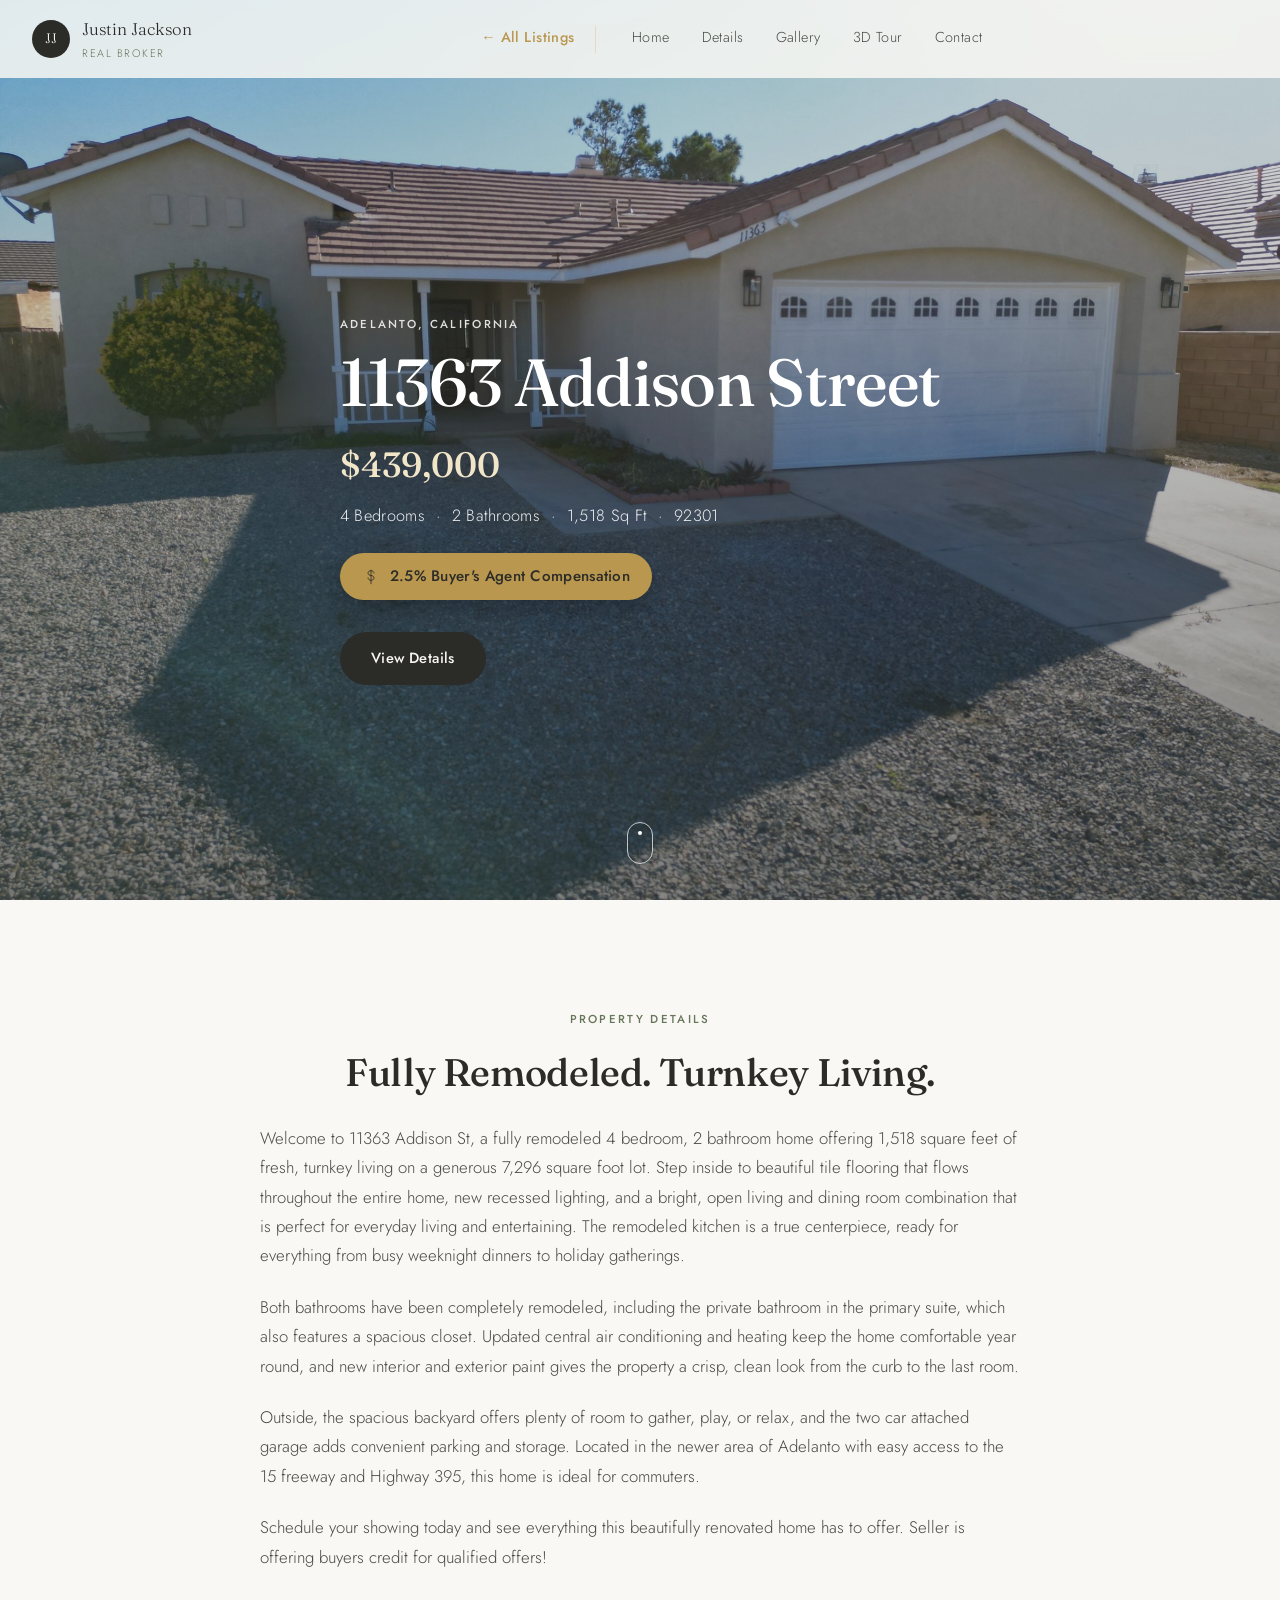
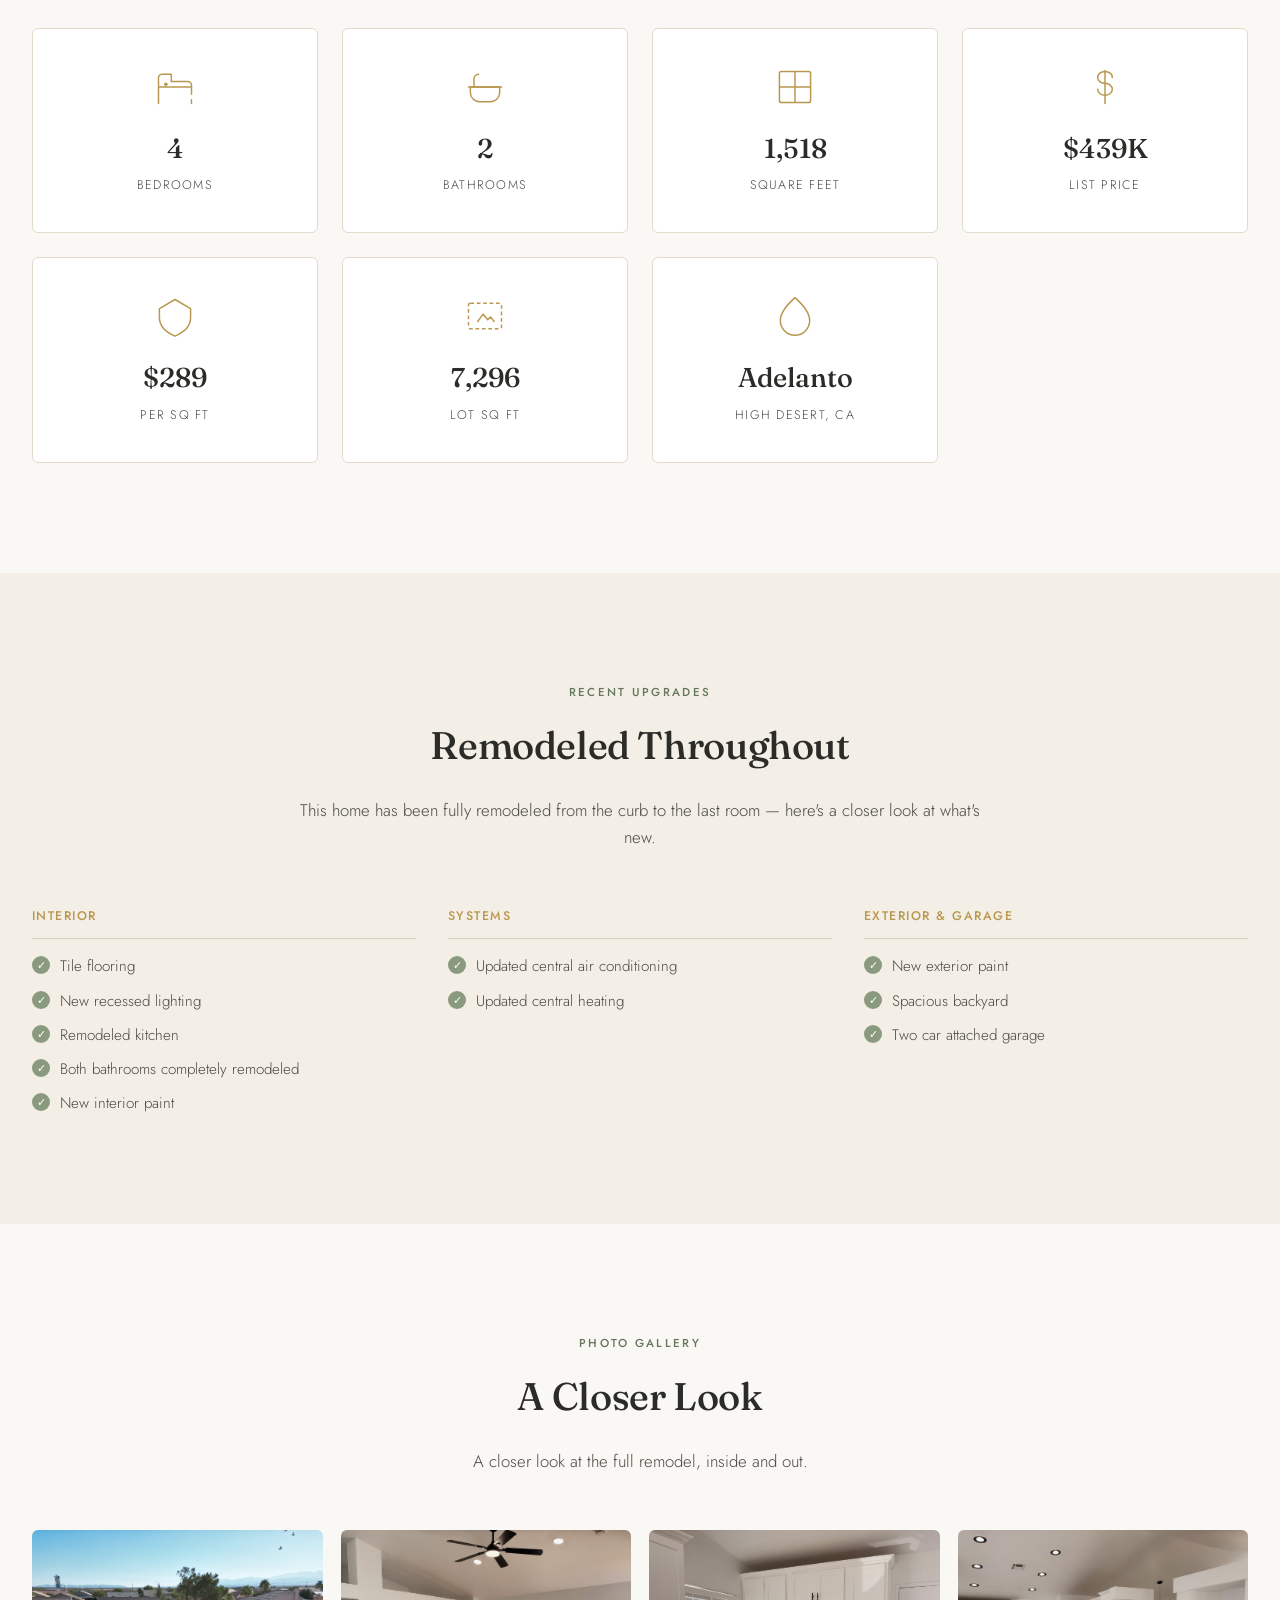
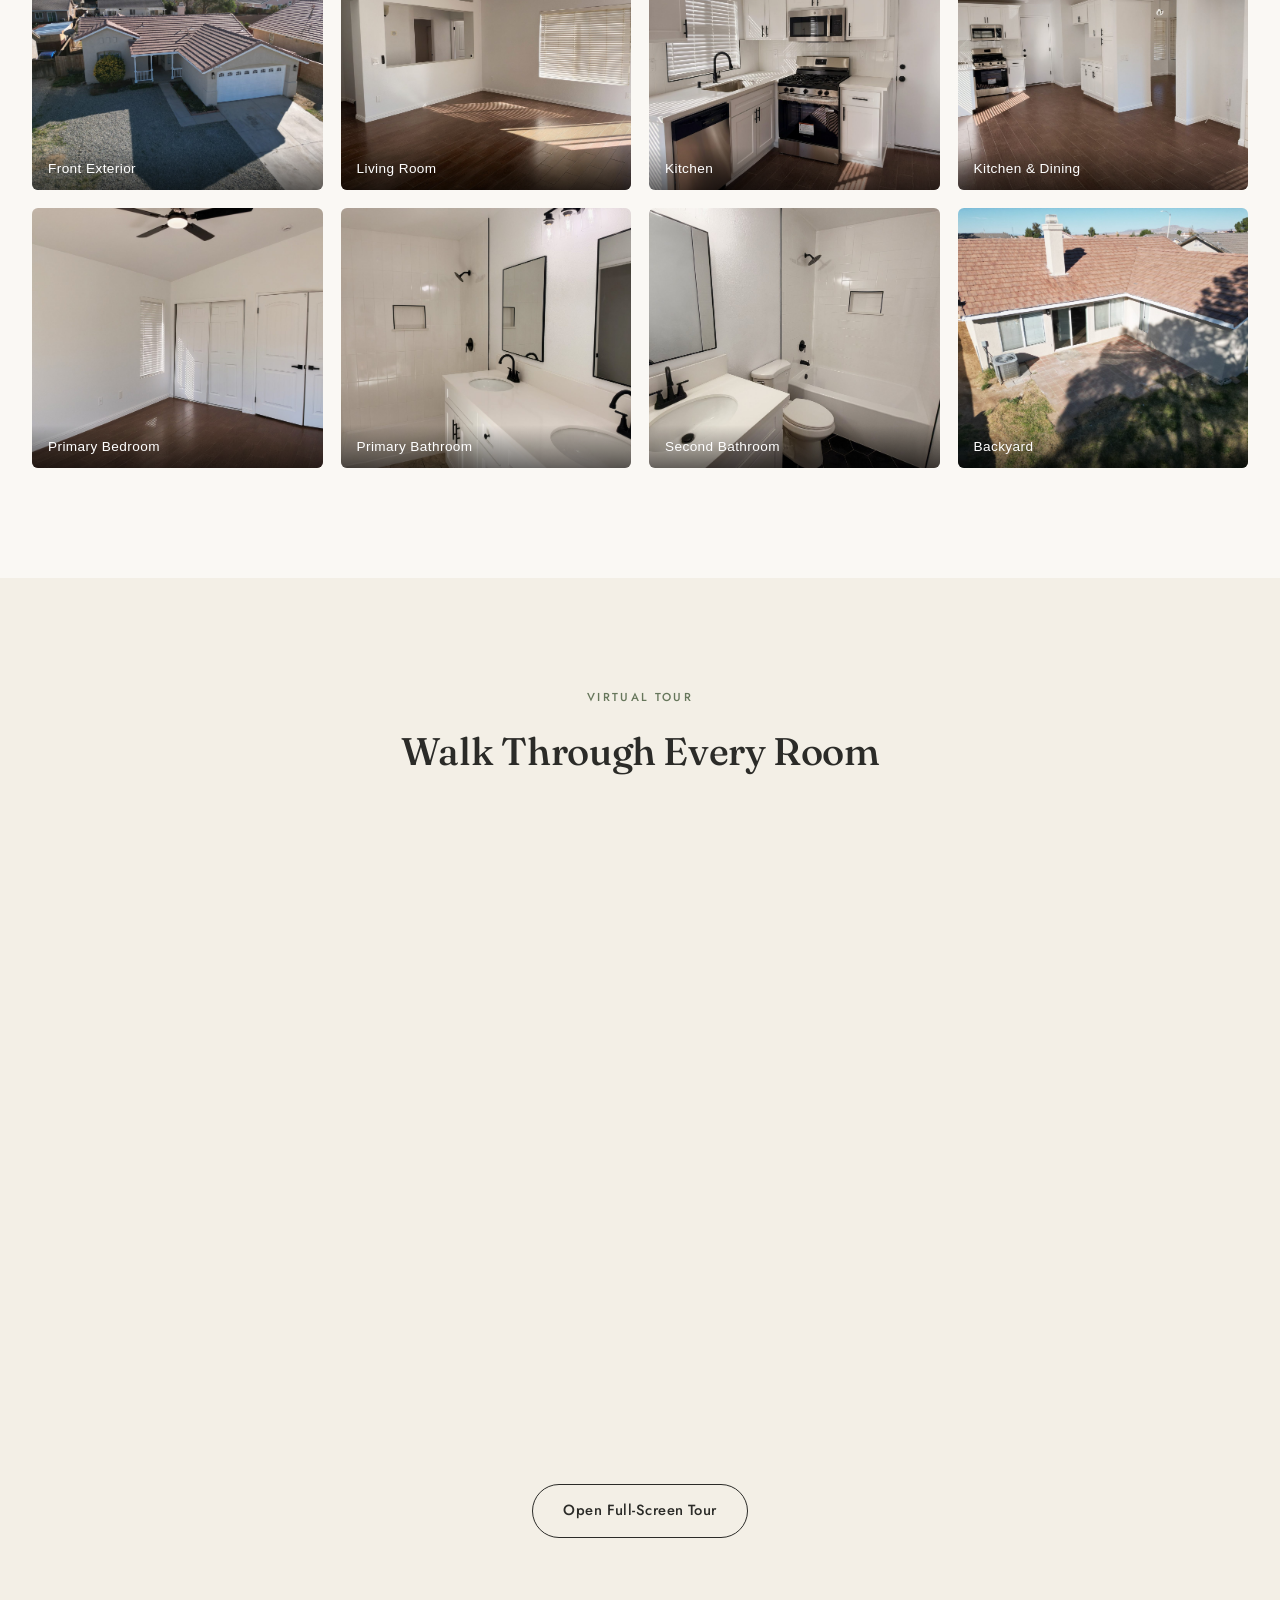
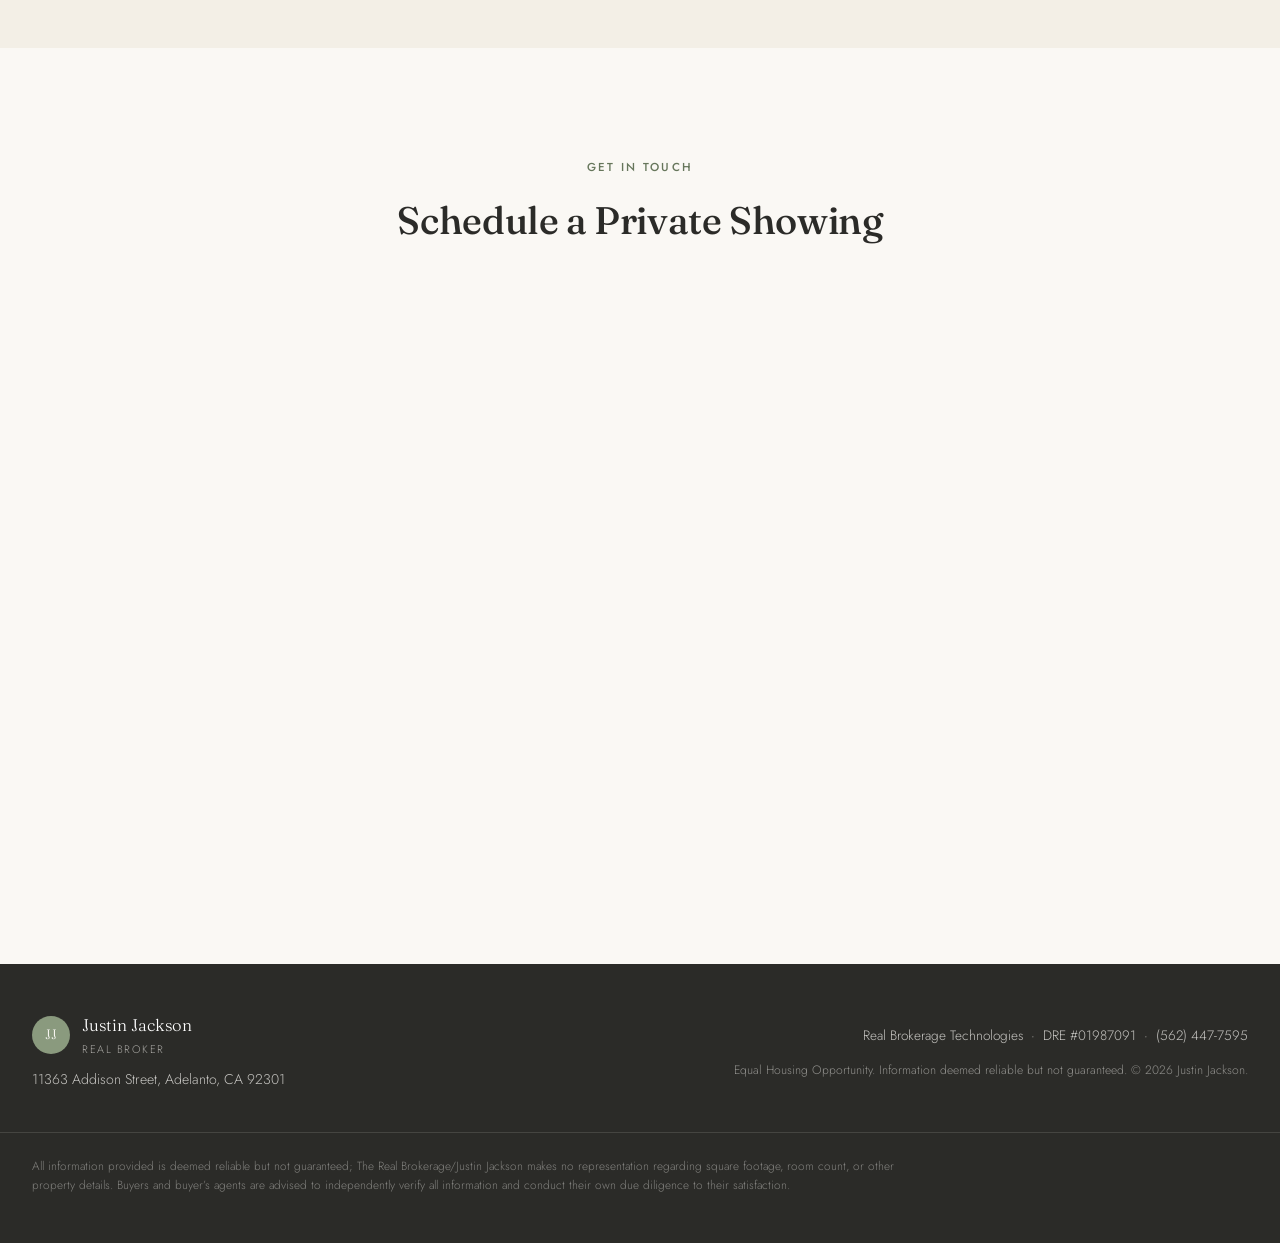
==== listings/11363-addison-st/index.html @ 75447f6a "Add listing: 11363 Addison St, Adelanto (replaces Adelanto Coming Soon) Co-Authored-By: Claude Opus " ====
<!DOCTYPE html>
<html lang="en">
<head>
<meta charset="UTF-8">
<meta name="viewport" content="width=device-width, initial-scale=1.0">
<title>11363 Addison Street, Adelanto, CA | Justin Jackson, Real Broker</title>
<meta name="description" content="Fully remodeled 4 bed, 2 bath home — 1,518 sq ft on a 7,296 sq ft lot at 11363 Addison Street, Adelanto, CA 92301. Offered at $439,000. Contact Justin Jackson to schedule a private showing.">
<link rel="preconnect" href="https://fonts.googleapis.com">
<link rel="preconnect" href="https://fonts.gstatic.com" crossorigin>
<link href="https://fonts.googleapis.com/css2?family=Fraunces:ital,opsz,wght@0,9..144,300;0,9..144,400;0,9..144,500;0,9..144,600;1,9..144,400&family=Jost:wght@300;400;500;600&display=swap" rel="stylesheet">
<link rel="stylesheet" href="../../css/styles.css">
</head>
<body>

<header class="site-header" id="site-header">
  <div class="container header-inner">
    <a href="#top" class="brand">
      <span class="brand-mark">JJ</span>
      <span class="brand-text">Justin Jackson <em>Real Broker</em></span>
    </a>
    <nav class="main-nav" id="main-nav">
      <a href="../../index.html" class="all-listings-link">&larr; All Listings</a>
      <a href="#top">Home</a>
      <a href="#features">Details</a>
      <a href="#gallery">Gallery</a>
      <a href="#tour">3D Tour</a>
      <a href="#contact">Contact</a>
    </nav>
    <a href="#contact" class="btn btn-primary btn-nav">Schedule a Showing</a>
    <button class="nav-toggle" id="nav-toggle" aria-label="Toggle navigation" aria-expanded="false">
      <span></span><span></span><span></span>
    </button>
  </div>
</header>

<main>

  <section class="hero" id="top">
    <div class="hero-media" aria-hidden="true">
      <img src="images/hero-exterior.jpg" alt="" class="hero-photo">
    </div>
    <div class="hero-overlay"></div>
    <div class="container hero-content reveal">
      <p class="eyebrow">Adelanto, California</p>
      <h1>11363 Addison Street</h1>
      <p class="hero-price">$439,000</p>
      <p class="hero-meta">4 Bedrooms &nbsp;·&nbsp; 2 Bathrooms &nbsp;·&nbsp; 1,518 Sq&nbsp;Ft &nbsp;·&nbsp; 92301</p>
      <p class="hero-comp-badge">
        <svg viewBox="0 0 48 48" fill="none" aria-hidden="true"><path d="M24 6v36M32 13.5c0-3.6-3.6-6.5-8-6.5s-8 2.9-8 6.5S19.6 20 24 20s8 2.9 8 6.5-3.6 6.5-8 6.5-8-2.9-8-6.5" stroke="currentColor" stroke-width="2.2" stroke-linecap="round"/></svg>
        2.5% Buyer's Agent Compensation
      </p>
      <div class="hero-actions">
        <a href="#features" class="btn btn-primary">View Details</a>
      </div>
    </div>
    <a href="#features" class="scroll-cue" aria-label="Scroll to details">
      <span></span>
    </a>
  </section>

  <section class="section" id="features">
    <div class="container">
      <p class="eyebrow center">Property Details</p>
      <h2 class="section-title center">Fully Remodeled. Turnkey Living.</h2>

      <div class="property-description reveal">
        <p>
          Welcome to 11363 Addison St, a fully remodeled 4 bedroom, 2 bathroom home offering
          1,518 square feet of fresh, turnkey living on a generous 7,296 square foot lot. Step
          inside to beautiful tile flooring that flows throughout the entire home, new recessed
          lighting, and a bright, open living and dining room combination that is perfect for
          everyday living and entertaining. The remodeled kitchen is a true centerpiece, ready
          for everything from busy weeknight dinners to holiday gatherings.
        </p>
        <p>
          Both bathrooms have been completely remodeled, including the private bathroom in the
          primary suite, which also features a spacious closet. Updated central air conditioning
          and heating keep the home comfortable year round, and new interior and exterior paint
          gives the property a crisp, clean look from the curb to the last room.
        </p>
        <p>
          Outside, the spacious backyard offers plenty of room to gather, play, or relax, and
          the two car attached garage adds convenient parking and storage. Located in the newer
          area of Adelanto with easy access to the 15 freeway and Highway 395, this home is
          ideal for commuters.
        </p>
        <p>
          Schedule your showing today and see everything this beautifully renovated home has to
          offer. Seller is offering buyers credit for qualified offers!
        </p>
      </div>

      <div class="stat-grid reveal">
        <div class="stat-card">
          <div class="stat-icon" aria-hidden="true">
            <svg viewBox="0 0 48 48" fill="none"><path d="M6 24V38M6 24h36M6 24V14a4 4 0 014-4h10v8" stroke="currentColor" stroke-width="1.6" stroke-linecap="round" stroke-linejoin="round"/><path d="M20 18h18a4 4 0 014 4v10M6 38v4M42 38v4" stroke="currentColor" stroke-width="1.6" stroke-linecap="round" stroke-linejoin="round"/><circle cx="14" cy="21" r="2" fill="currentColor"/></svg>
          </div>
          <div class="stat-value">4</div>
          <div class="stat-label">Bedrooms</div>
        </div>
        <div class="stat-card">
          <div class="stat-icon" aria-hidden="true">
            <svg viewBox="0 0 48 48" fill="none"><path d="M8 24h32v6a10 10 0 01-10 10H18A10 10 0 018 30v-6z" stroke="currentColor" stroke-width="1.6" stroke-linejoin="round"/><path d="M12 24v-9a5 5 0 015-5" stroke="currentColor" stroke-width="1.6" stroke-linecap="round"/><path d="M6 24h36" stroke="currentColor" stroke-width="1.6" stroke-linecap="round"/></svg>
          </div>
          <div class="stat-value">2</div>
          <div class="stat-label">Bathrooms</div>
        </div>
        <div class="stat-card">
          <div class="stat-icon" aria-hidden="true">
            <svg viewBox="0 0 48 48" fill="none"><rect x="7" y="7" width="34" height="34" rx="2" stroke="currentColor" stroke-width="1.6"/><path d="M7 24h34M24 7v34" stroke="currentColor" stroke-width="1.6"/></svg>
          </div>
          <div class="stat-value">1,518</div>
          <div class="stat-label">Square Feet</div>
        </div>
        <div class="stat-card">
          <div class="stat-icon" aria-hidden="true">
            <svg viewBox="0 0 48 48" fill="none"><path d="M24 6v36M32 13.5c0-3.6-3.6-6.5-8-6.5s-8 2.9-8 6.5S19.6 20 24 20s8 2.9 8 6.5-3.6 6.5-8 6.5-8-2.9-8-6.5" stroke="currentColor" stroke-width="1.6" stroke-linecap="round"/></svg>
          </div>
          <div class="stat-value">$439K</div>
          <div class="stat-label">List Price</div>
        </div>
        <div class="stat-card">
          <div class="stat-icon" aria-hidden="true">
            <svg viewBox="0 0 48 48" fill="none"><path d="M24 6l17 10v10c0 10-7.2 15.8-17 20-9.8-4.2-17-10-17-20V16z" stroke="currentColor" stroke-width="1.6" stroke-linejoin="round"/></svg>
          </div>
          <div class="stat-value">$289</div>
          <div class="stat-label">Per Sq Ft</div>
        </div>
        <div class="stat-card">
          <div class="stat-icon" aria-hidden="true">
            <svg viewBox="0 0 48 48" fill="none"><rect x="6" y="10" width="36" height="28" rx="2" stroke="currentColor" stroke-width="1.6" stroke-dasharray="4 3"/><path d="M16 30l6-8 5 6 3-3 4 5" stroke="currentColor" stroke-width="1.6" stroke-linecap="round" stroke-linejoin="round"/></svg>
          </div>
          <div class="stat-value">7,296</div>
          <div class="stat-label">Lot Sq Ft</div>
        </div>
        <div class="stat-card">
          <div class="stat-icon" aria-hidden="true">
            <svg viewBox="0 0 48 48" fill="none"><path d="M24 4C15 12 8 20.5 8 29a16 16 0 0032 0c0-8.5-7-17-16-25z" stroke="currentColor" stroke-width="1.6" stroke-linejoin="round"/></svg>
          </div>
          <div class="stat-value">Adelanto</div>
          <div class="stat-label">High Desert, CA</div>
        </div>
      </div>
    </div>
  </section>

  <section class="section section-alt" id="upgrades">
    <div class="container">
      <p class="eyebrow center">Recent Upgrades</p>
      <h2 class="section-title center">Remodeled Throughout</h2>
      <p class="section-lede reveal">
        This home has been fully remodeled from the curb to the last room — here's a closer look
        at what's new.
      </p>

      <div class="upgrades-grid reveal">
        <div class="upgrade-category">
          <h3>Interior</h3>
          <ul class="upgrade-list">
            <li>Tile flooring</li>
            <li>New recessed lighting</li>
            <li>Remodeled kitchen</li>
            <li>Both bathrooms completely remodeled</li>
            <li>New interior paint</li>
          </ul>
        </div>
        <div class="upgrade-category">
          <h3>Systems</h3>
          <ul class="upgrade-list">
            <li>Updated central air conditioning</li>
            <li>Updated central heating</li>
          </ul>
        </div>
        <div class="upgrade-category">
          <h3>Exterior &amp; Garage</h3>
          <ul class="upgrade-list">
            <li>New exterior paint</li>
            <li>Spacious backyard</li>
            <li>Two car attached garage</li>
          </ul>
        </div>
      </div>
    </div>
  </section>

  <section class="section" id="gallery">
    <div class="container">
      <p class="eyebrow center">Photo Gallery</p>
      <h2 class="section-title center">A Closer Look</h2>
      <p class="section-lede reveal">
        A closer look at the full remodel, inside and out.
      </p>

      <div class="gallery-grid reveal">
        <button class="gallery-item" data-caption="Front Exterior" data-src="images/front-exterior.jpg">
          <img src="images/front-exterior.jpg" alt="Aerial view of 11363 Addison Street" loading="lazy">
          <span class="gallery-caption">Front Exterior</span>
        </button>
        <button class="gallery-item" data-caption="Living Room" data-src="images/living-room.jpg">
          <img src="images/living-room.jpg" alt="Living room" loading="lazy">
          <span class="gallery-caption">Living Room</span>
        </button>
        <button class="gallery-item" data-caption="Remodeled Kitchen" data-src="images/kitchen.jpg">
          <img src="images/kitchen.jpg" alt="Remodeled kitchen" loading="lazy">
          <span class="gallery-caption">Kitchen</span>
        </button>
        <button class="gallery-item" data-caption="Kitchen &amp; Dining" data-src="images/kitchen-dining.jpg">
          <img src="images/kitchen-dining.jpg" alt="Open kitchen and dining area" loading="lazy">
          <span class="gallery-caption">Kitchen &amp; Dining</span>
        </button>
        <button class="gallery-item" data-caption="Primary Bedroom" data-src="images/primary-bedroom.jpg">
          <img src="images/primary-bedroom.jpg" alt="Primary bedroom" loading="lazy">
          <span class="gallery-caption">Primary Bedroom</span>
        </button>
        <button class="gallery-item" data-caption="Primary Bathroom" data-src="images/primary-bathroom.jpg">
          <img src="images/primary-bathroom.jpg" alt="Primary bathroom" loading="lazy">
          <span class="gallery-caption">Primary Bathroom</span>
        </button>
        <button class="gallery-item" data-caption="Second Bathroom" data-src="images/second-bathroom.jpg">
          <img src="images/second-bathroom.jpg" alt="Second bathroom" loading="lazy">
          <span class="gallery-caption">Second Bathroom</span>
        </button>
        <button class="gallery-item" data-caption="Backyard" data-src="images/backyard.jpg">
          <img src="images/backyard.jpg" alt="Aerial view of the backyard" loading="lazy">
          <span class="gallery-caption">Backyard</span>
        </button>
      </div>
    </div>
  </section>

  <section class="section section-alt" id="tour">
    <div class="container">
      <p class="eyebrow center">Virtual Tour</p>
      <h2 class="section-title center">Walk Through Every Room</h2>
      <p class="section-lede reveal">
        Explore 11363 Addison Street from anywhere with a full interactive 3D walkthrough —
        move room to room and get a true sense of the space before you visit in person.
      </p>

      <div class="tour-embed reveal">
        <iframe
          src="https://my.matterport.com/show/?m=8cMHmTSeYdC&mls=1"
          title="3D Virtual Tour of 11363 Addison Street"
          allow="xr-spatial-tracking; gyroscope; accelerometer"
          allowfullscreen
          loading="lazy"
        ></iframe>
      </div>

      <div class="tour-actions">
        <a href="https://my.matterport.com/show/?m=8cMHmTSeYdC&mls=1" target="_blank" rel="noopener" class="btn btn-ghost">Open Full-Screen Tour</a>
      </div>
    </div>
  </section>

  <section class="section" id="contact">
    <div class="container">
      <p class="eyebrow center">Get In Touch</p>
      <h2 class="section-title center">Schedule a Private Showing</h2>
      <p class="section-lede reveal">
        Interested in 11363 Addison Street? Reach out directly to arrange a time to see it —
        buyer's agents are welcome and encouraged to contact me as well.
      </p>

      <div class="contact-card reveal">
        <div class="agent-card">
          <div class="agent-avatar" aria-hidden="true">JJ</div>
          <div>
            <div class="agent-name">Justin Jackson</div>
            <div class="agent-title">Real Brokerage Technologies · DRE #01987091</div>
            <a class="agent-phone" href="tel:+15624477595">(562) 447-7595</a>
          </div>
        </div>

        <ul class="contact-meta">
          <li><strong>Address</strong> 11363 Addison Street, Adelanto, CA 92301</li>
          <li><strong>Brokerage</strong> Real Brokerage Technologies</li>
          <li><strong>License</strong> DRE #01987091</li>
          <li><strong>Buyer's Credit</strong> Negotiable for qualified offers</li>
        </ul>

        <div class="comp-badge">
          <svg viewBox="0 0 48 48" fill="none" aria-hidden="true"><path d="M24 6v36M32 13.5c0-3.6-3.6-6.5-8-6.5s-8 2.9-8 6.5S19.6 20 24 20s8 2.9 8 6.5-3.6 6.5-8 6.5-8-2.9-8-6.5" stroke="currentColor" stroke-width="1.6" stroke-linecap="round"/></svg>
          <div>
            <div class="comp-badge-value">2.5% Buyer's Agent Compensation</div>
            <div class="comp-badge-label">Offered by the Seller</div>
          </div>
        </div>
      </div>
    </div>
  </section>

</main>

<footer class="site-footer">
  <div class="container footer-inner">
    <div>
      <div class="brand footer-brand">
        <span class="brand-mark">JJ</span>
        <span class="brand-text">Justin Jackson <em>Real Broker</em></span>
      </div>
      <p class="footer-address">11363 Addison Street, Adelanto, CA 92301</p>
    </div>
    <div class="footer-compliance">
      <p>Real Brokerage Technologies &nbsp;·&nbsp; DRE #01987091 &nbsp;·&nbsp; (562) 447-7595</p>
      <p class="footer-legal">Equal Housing Opportunity. Information deemed reliable but not guaranteed. &copy; <span id="year"></span> Justin Jackson.</p>
    </div>
  </div>
  <div class="footer-disclaimer">
    <div class="container">
      <p>All information provided is deemed reliable but not guaranteed; The Real Brokerage/Justin Jackson makes no representation regarding square footage, room count, or other property details. Buyers and buyer&rsquo;s agents are advised to independently verify all information and conduct their own due diligence to their satisfaction.</p>
    </div>
  </div>
</footer>

<div class="lightbox" id="lightbox" hidden>
  <button class="lightbox-close" id="lightbox-close" aria-label="Close">&times;</button>
  <div class="lightbox-content">
    <div class="lightbox-placeholder" id="lightbox-placeholder">
      <img id="lightbox-image" src="" alt="">
      <div class="lightbox-noimage" id="lightbox-noimage" hidden>
        <span>Photo Coming Soon</span>
      </div>
    </div>
    <p class="lightbox-caption" id="lightbox-caption"></p>
  </div>
</div>

<script src="../../js/main.js"></script>
</body>
</html>
---- css/styles.css ----
/* ===========================================================
   3311 West 189th Street — Listing Landing Page
   Coastal / California palette: warm white, sand, sage, charcoal, soft gold
   =========================================================== */

:root {
  --color-bg: #faf8f4;
  --color-bg-alt: #f3efe6;
  --color-sand: #e8e1d4;
  --color-sand-dark: #d9cfba;
  --color-sage: #8a9a7e;
  --color-sage-dark: #66765b;
  --color-charcoal: #2b2b28;
  --color-charcoal-soft: #4a4944;
  --color-gold: #b9974f;
  --color-white: #ffffff;
  --color-border: #e2dbcb;

  --font-display: "Fraunces", Georgia, serif;
  --font-body: "Jost", -apple-system, BlinkMacSystemFont, "Segoe UI", sans-serif;

  --max-width: 1400px;
  --radius: 6px;
  --shadow-soft: 0 10px 40px rgba(43, 43, 40, 0.08);
  --shadow-med: 0 20px 60px rgba(43, 43, 40, 0.14);
  --transition: 0.35s cubic-bezier(0.22, 1, 0.36, 1);
}

* { box-sizing: border-box; }

html { scroll-behavior: smooth; }

body {
  margin: 0;
  font-family: var(--font-body);
  color: var(--color-charcoal);
  background: var(--color-bg);
  font-weight: 300;
  line-height: 1.6;
  -webkit-font-smoothing: antialiased;
}

img { max-width: 100%; display: block; }

a { color: inherit; text-decoration: none; }

.container {
  max-width: var(--max-width);
  margin: 0 auto;
  padding: 0 32px;
}

.eyebrow {
  font-family: var(--font-body);
  letter-spacing: 0.2em;
  text-transform: uppercase;
  font-size: 0.72rem;
  color: var(--color-sage-dark);
  font-weight: 500;
  margin: 0 0 14px;
}
.eyebrow.center { text-align: center; }

.section-title {
  font-family: var(--font-display);
  font-weight: 500;
  font-size: clamp(1.9rem, 3vw, 2.6rem);
  margin: 0 0 20px;
  color: var(--color-charcoal);
  letter-spacing: -0.01em;
}
.section-title.center { text-align: center; }

.section-lede {
  max-width: 680px;
  margin: 0 auto 56px;
  text-align: center;
  color: var(--color-charcoal-soft);
  font-size: 1.05rem;
}
.section-lede.left { margin: 0 0 32px; text-align: left; }

.property-description {
  max-width: 760px;
  margin: 0 auto 56px;
  color: var(--color-charcoal-soft);
  font-size: 1.05rem;
  line-height: 1.75;
}
.property-description p {
  margin: 0 0 22px;
}
.property-description p:last-child {
  margin-bottom: 0;
}

code {
  background: var(--color-sand);
  padding: 2px 6px;
  border-radius: 4px;
  font-size: 0.9em;
}

/* ---------- Buttons ---------- */

.btn {
  display: inline-flex;
  align-items: center;
  justify-content: center;
  gap: 8px;
  padding: 14px 30px;
  border-radius: 999px;
  font-family: var(--font-body);
  font-size: 0.92rem;
  font-weight: 500;
  letter-spacing: 0.03em;
  border: 1px solid transparent;
  cursor: pointer;
  transition: transform var(--transition), box-shadow var(--transition), background var(--transition), color var(--transition);
  white-space: nowrap;
}
.btn-primary {
  background: var(--color-charcoal);
  color: var(--color-bg);
}
.btn-primary:hover {
  background: var(--color-sage-dark);
  transform: translateY(-2px);
  box-shadow: var(--shadow-soft);
}
.btn-ghost {
  background: transparent;
  color: var(--color-charcoal);
  border-color: var(--color-charcoal);
}
.btn-ghost:hover {
  background: var(--color-charcoal);
  color: var(--color-bg);
  transform: translateY(-2px);
}
.btn-block { width: 100%; }
.btn-nav { display: none; }

/* ---------- Header ---------- */

.site-header {
  position: fixed;
  top: 0; left: 0; right: 0;
  z-index: 100;
  background: rgba(250, 248, 244, 0.85);
  backdrop-filter: blur(10px);
  -webkit-backdrop-filter: blur(10px);
  transition: box-shadow var(--transition), background var(--transition);
  /* Isolates the blurred fixed header on its own compositing layer — without
     this, Safari can fail to repaint the page below it during fast scroll
     (a known backdrop-filter + position:fixed bug), making content flash blank. */
  transform: translateZ(0);
  -webkit-transform: translateZ(0);
  will-change: transform;
}
.site-header.scrolled {
  box-shadow: 0 2px 20px rgba(43, 43, 40, 0.08);
}

.header-inner {
  display: flex;
  align-items: center;
  justify-content: space-between;
  padding-top: 16px;
  padding-bottom: 16px;
  gap: 24px;
}

.brand {
  display: flex;
  align-items: center;
  gap: 12px;
  font-family: var(--font-display);
}
.brand-mark {
  display: inline-flex;
  align-items: center;
  justify-content: center;
  width: 38px;
  height: 38px;
  border-radius: 50%;
  background: var(--color-charcoal);
  color: var(--color-bg);
  font-size: 0.85rem;
  letter-spacing: 0.02em;
  flex-shrink: 0;
}
.brand-text {
  font-size: 1.05rem;
  color: var(--color-charcoal);
}
.brand-text em {
  display: block;
  font-style: normal;
  font-family: var(--font-body);
  font-size: 0.68rem;
  letter-spacing: 0.14em;
  text-transform: uppercase;
  color: var(--color-sage-dark);
  margin-top: 2px;
}

.main-nav {
  display: flex;
  gap: 32px;
  margin: 0 auto;
}
.main-nav a {
  font-size: 0.9rem;
  letter-spacing: 0.03em;
  color: var(--color-charcoal-soft);
  position: relative;
  padding-bottom: 4px;
}
.main-nav a::after {
  content: "";
  position: absolute;
  left: 0; right: 0; bottom: 0;
  height: 1px;
  background: var(--color-gold);
  transform: scaleX(0);
  transform-origin: right;
  transition: transform var(--transition);
}
.main-nav a:hover { color: var(--color-charcoal); }
.main-nav a:hover::after { transform: scaleX(1); transform-origin: left; }

.all-listings-link {
  color: var(--color-gold) !important;
  font-weight: 500;
  padding-right: 20px;
  margin-right: 4px;
  border-right: 1px solid var(--color-border);
}
.all-listings-link::after { display: none; }
.all-listings-link:hover { color: var(--color-sage-dark) !important; }

.nav-toggle {
  display: none;
  flex-direction: column;
  justify-content: center;
  gap: 5px;
  width: 40px;
  height: 40px;
  background: none;
  border: none;
  cursor: pointer;
  padding: 0;
}
.nav-toggle span {
  display: block;
  height: 1.5px;
  width: 100%;
  background: var(--color-charcoal);
  transition: transform var(--transition), opacity var(--transition);
}
.nav-toggle[aria-expanded="true"] span:nth-child(1) { transform: translateY(6.5px) rotate(45deg); }
.nav-toggle[aria-expanded="true"] span:nth-child(2) { opacity: 0; }
.nav-toggle[aria-expanded="true"] span:nth-child(3) { transform: translateY(-6.5px) rotate(-45deg); }

/* ---------- Hero ---------- */

.hero {
  position: relative;
  min-height: 100vh;
  display: flex;
  align-items: center;
  overflow: hidden;
}

.hero-media {
  position: absolute;
  inset: 0;
  z-index: 0;
}
.hero-photo {
  width: 100%;
  height: 100%;
  object-fit: cover;
  object-position: center 35%;
}

/* Hero placeholder — used when no real hero photo exists yet */
.hero-placeholder-bg {
  position: relative;
  width: 100%;
  height: 100%;
  background:
    radial-gradient(circle at 20% 20%, rgba(255,255,255,0.35), transparent 45%),
    linear-gradient(135deg, var(--tile-a, #d9cfba) 0%, var(--tile-b, #9fb1a0) 100%);
}
/* Descendant selector — guarantees this wins over the later, equal-specificity
   .placeholder-badge rule regardless of source order (clears the fixed header
   and sits above the dark hero overlay so it stays legible). */
.hero-placeholder-bg .placeholder-badge {
  top: 96px;
  right: 32px;
  z-index: 2;
}

.hero-overlay {
  position: absolute;
  inset: 0;
  background: linear-gradient(180deg, rgba(43,43,40,0.15) 0%, rgba(43,43,40,0.55) 100%);
  z-index: 1;
}

.hero-content {
  position: relative;
  z-index: 2;
  color: var(--color-white);
  max-width: 760px;
  padding-top: 100px;
}
.hero .eyebrow { color: var(--color-white); opacity: 0.85; }
.hero h1 {
  font-family: var(--font-display);
  font-weight: 500;
  font-size: clamp(2.4rem, 5.2vw, 4.2rem);
  line-height: 1.08;
  margin: 0 0 18px;
  letter-spacing: -0.01em;
}
.hero-price {
  font-family: var(--font-display);
  font-size: clamp(1.6rem, 3vw, 2.2rem);
  color: #f2e6c9;
  margin: 0 0 10px;
  font-weight: 500;
}
.hero-meta {
  font-size: 1.02rem;
  opacity: 0.92;
  margin: 0 0 24px;
  letter-spacing: 0.02em;
}
.hero-comp-badge {
  display: inline-flex;
  align-items: center;
  gap: 10px;
  background: var(--color-gold);
  color: var(--color-charcoal);
  font-weight: 500;
  font-size: 0.95rem;
  letter-spacing: 0.02em;
  padding: 11px 22px;
  border-radius: 999px;
  margin: 0 0 32px;
  box-shadow: 0 8px 24px rgba(0, 0, 0, 0.25);
}
.hero-comp-badge svg {
  width: 18px;
  height: 18px;
  flex-shrink: 0;
}
.hero-actions {
  display: flex;
  gap: 18px;
  flex-wrap: wrap;
}
.hero .btn-ghost {
  color: var(--color-white);
  border-color: rgba(255,255,255,0.6);
}
.hero .btn-ghost:hover {
  background: var(--color-white);
  color: var(--color-charcoal);
}

.scroll-cue {
  position: absolute;
  bottom: 36px;
  left: 50%;
  transform: translateX(-50%);
  z-index: 2;
  width: 26px;
  height: 42px;
  border: 1.5px solid rgba(255,255,255,0.7);
  border-radius: 20px;
}
.scroll-cue span {
  position: absolute;
  top: 8px; left: 50%;
  width: 4px; height: 4px;
  margin-left: -2px;
  background: #fff;
  border-radius: 50%;
  animation: scrollcue 1.8s ease-in-out infinite;
}
@keyframes scrollcue {
  0% { opacity: 1; top: 8px; }
  70% { opacity: 0; top: 22px; }
  100% { opacity: 0; top: 22px; }
}

/* ---------- Sections ---------- */

.section {
  padding: 110px 0;
}
.section-alt {
  background: var(--color-bg-alt);
}

/* ---------- Stats / Features ---------- */

.stat-grid {
  display: grid;
  grid-template-columns: repeat(4, 1fr);
  gap: 24px;
}
.stat-card {
  background: var(--color-white);
  border: 1px solid var(--color-border);
  border-radius: var(--radius);
  padding: 36px 24px;
  text-align: center;
  transition: transform var(--transition), box-shadow var(--transition);
}
.stat-card:hover {
  transform: translateY(-4px);
  box-shadow: var(--shadow-soft);
}
.stat-icon {
  width: 44px;
  height: 44px;
  margin: 0 auto 18px;
  color: var(--color-gold);
}
.stat-icon svg { width: 100%; height: 100%; }
.stat-value {
  font-family: var(--font-display);
  font-size: 1.7rem;
  font-weight: 500;
  color: var(--color-charcoal);
}
.stat-label {
  font-size: 0.78rem;
  letter-spacing: 0.1em;
  text-transform: uppercase;
  color: var(--color-charcoal-soft);
  margin-top: 6px;
}

/* ---------- Upgrades ---------- */

.upgrades-grid {
  display: grid;
  grid-template-columns: repeat(auto-fit, minmax(220px, 1fr));
  gap: 40px 32px;
}

.upgrade-category h3 {
  font-family: var(--font-body);
  font-size: 0.78rem;
  letter-spacing: 0.12em;
  text-transform: uppercase;
  color: var(--color-gold);
  font-weight: 500;
  margin: 0 0 16px;
  padding-bottom: 12px;
  border-bottom: 1px solid var(--color-sand-dark);
}

.upgrade-list {
  list-style: none;
  margin: 0;
  padding: 0;
  display: flex;
  flex-direction: column;
  gap: 12px;
}

.upgrade-list li {
  display: flex;
  align-items: flex-start;
  gap: 10px;
  font-size: 0.95rem;
  color: var(--color-charcoal-soft);
  line-height: 1.45;
}

.upgrade-list li::before {
  content: '\2713';
  flex-shrink: 0;
  width: 18px;
  height: 18px;
  margin-top: 1px;
  border-radius: 50%;
  background: var(--color-sage);
  color: var(--color-white);
  font-size: 11px;
  line-height: 18px;
  text-align: center;
}

/* ---------- Gallery ---------- */

.gallery-grid {
  display: grid;
  grid-template-columns: repeat(4, 1fr);
  grid-auto-rows: 260px;
  gap: 18px;
}
.gallery-item {
  position: relative;
  border: none;
  border-radius: var(--radius);
  overflow: hidden;
  cursor: pointer;
  padding: 0;
  background: var(--color-sand);
  transition: transform var(--transition), box-shadow var(--transition);
}
.gallery-item img {
  width: 100%;
  height: 100%;
  object-fit: cover;
  display: block;
  transition: transform var(--transition);
}
.gallery-item:hover {
  transform: translateY(-4px);
  box-shadow: var(--shadow-med);
}
.gallery-item:hover img {
  transform: scale(1.04);
}
.gallery-caption {
  position: absolute;
  left: 0; right: 0; bottom: 0;
  padding: 14px 16px;
  font-size: 0.85rem;
  letter-spacing: 0.03em;
  color: var(--color-white);
  background: linear-gradient(0deg, rgba(0,0,0,0.55), transparent);
  text-align: left;
}

/* Placeholder gallery tiles — used when real photos aren't ready yet */
.gallery-item.is-placeholder {
  background: linear-gradient(135deg, var(--tile-a, #e8e1d4), var(--tile-b, #c9bfa3));
  display: flex;
  align-items: center;
  justify-content: center;
  color: rgba(43, 43, 40, 0.55);
}
.gallery-item.is-placeholder .gallery-icon {
  width: 56px;
  height: 56px;
}
.gallery-item.is-placeholder .gallery-caption {
  color: var(--color-charcoal);
  background: linear-gradient(0deg, rgba(255,255,255,0.55), transparent);
}
.placeholder-badge {
  position: absolute;
  top: 14px;
  right: 14px;
  background: rgba(43, 43, 40, 0.85);
  color: #fff;
  font-size: 0.68rem;
  letter-spacing: 0.08em;
  text-transform: uppercase;
  padding: 6px 12px;
  border-radius: 999px;
}

/* Coming-soon gallery panel — used instead of a full placeholder grid when
   a listing has no address/photos/specifics confirmed yet */
.coming-soon-panel {
  display: flex;
  flex-direction: column;
  align-items: center;
  justify-content: center;
  gap: 18px;
  max-width: 760px;
  margin: 0 auto;
  padding: 72px 32px;
  border-radius: var(--radius);
  background: linear-gradient(135deg, var(--color-sand), var(--color-sage));
  text-align: center;
}
.coming-soon-icon {
  width: 56px;
  height: 56px;
  color: var(--color-white);
  animation: coming-soon-pulse 2.4s ease-in-out infinite;
}
@keyframes coming-soon-pulse {
  0%, 100% { opacity: 0.55; transform: scale(1); }
  50% { opacity: 1; transform: scale(1.08); }
}
.coming-soon-text {
  font-family: var(--font-display);
  font-size: 1.3rem;
  color: var(--color-white);
  margin: 0;
}
.coming-soon-subtext {
  font-size: 0.88rem;
  color: rgba(255, 255, 255, 0.85);
  margin: 0;
}

/* ---------- Virtual Tour ---------- */

.tour-embed {
  position: relative;
  width: 100%;
  max-width: 960px;
  margin: 0 auto 32px;
  aspect-ratio: 16 / 9;
  border-radius: var(--radius);
  overflow: hidden;
  box-shadow: var(--shadow-soft);
  border: 1px solid var(--color-border);
  background: var(--color-sand);
}
.tour-embed iframe {
  width: 100%;
  height: 100%;
  border: 0;
  display: block;
}

.tour-actions {
  text-align: center;
}

/* ---------- Contact ---------- */

.contact-card {
  max-width: 640px;
  margin: 0 auto;
  background: var(--color-white);
  border: 1px solid var(--color-border);
  border-radius: var(--radius);
  padding: 40px;
}

.agent-card {
  display: flex;
  align-items: center;
  gap: 18px;
  padding: 0 0 28px;
  border-bottom: 1px solid var(--color-border);
  margin-bottom: 28px;
}
.agent-avatar {
  width: 56px;
  height: 56px;
  border-radius: 50%;
  background: var(--color-sage);
  color: #fff;
  display: flex;
  align-items: center;
  justify-content: center;
  font-family: var(--font-display);
  font-size: 1.15rem;
  flex-shrink: 0;
}
.agent-name {
  font-family: var(--font-display);
  font-size: 1.2rem;
}
.agent-title {
  font-size: 0.84rem;
  color: var(--color-charcoal-soft);
  margin: 3px 0 8px;
}
.agent-phone {
  font-size: 1rem;
  color: var(--color-gold);
  font-weight: 500;
  border-bottom: 1px solid transparent;
}
.agent-phone:hover { border-color: var(--color-gold); }

.contact-meta {
  list-style: none;
  padding: 0;
  margin: 0;
  display: flex;
  flex-direction: column;
  gap: 10px;
  font-size: 0.92rem;
  color: var(--color-charcoal-soft);
}
.contact-meta strong {
  display: inline-block;
  min-width: 90px;
  color: var(--color-charcoal);
  font-weight: 500;
}

.comp-badge {
  display: flex;
  align-items: center;
  gap: 16px;
  margin-top: 28px;
  padding: 20px 22px;
  background: var(--color-bg-alt);
  border: 1px solid var(--color-sand-dark);
  border-radius: var(--radius);
}
.comp-badge svg {
  width: 32px;
  height: 32px;
  color: var(--color-gold);
  flex-shrink: 0;
}
.comp-badge-value {
  font-family: var(--font-display);
  font-size: 1.1rem;
  color: var(--color-charcoal);
}
.comp-badge-label {
  font-size: 0.76rem;
  letter-spacing: 0.08em;
  text-transform: uppercase;
  color: var(--color-sage-dark);
  margin-top: 3px;
}

/* ---------- Footer ---------- */

.site-footer {
  background: var(--color-charcoal);
  color: rgba(250, 248, 244, 0.75);
  padding: 48px 0;
}
.footer-inner {
  display: flex;
  justify-content: space-between;
  align-items: flex-start;
  flex-wrap: wrap;
  gap: 24px;
}
.footer-brand .brand-mark { background: var(--color-sage); }
.footer-brand .brand-text { color: #fff; }
.footer-brand .brand-text em { color: rgba(250,248,244,0.6); }
.footer-address {
  margin: 10px 0 0;
  font-size: 0.88rem;
}
.footer-compliance {
  text-align: right;
  font-size: 0.85rem;
}
.footer-legal {
  margin-top: 8px;
  font-size: 0.76rem;
  opacity: 0.65;
}

.footer-disclaimer {
  border-top: 1px solid rgba(250, 248, 244, 0.12);
  margin-top: 40px;
  padding-top: 24px;
}
.footer-disclaimer p {
  margin: 0;
  font-size: 0.74rem;
  line-height: 1.6;
  opacity: 0.55;
  max-width: 900px;
}

/* ---------- Lightbox ---------- */

.lightbox {
  position: fixed;
  inset: 0;
  z-index: 200;
  background: rgba(20, 20, 18, 0.92);
  display: flex;
  align-items: center;
  justify-content: center;
  padding: 40px;
  animation: fadein 0.25s ease;
}
.lightbox[hidden] { display: none; }
@keyframes fadein { from { opacity: 0; } to { opacity: 1; } }

.lightbox-content {
  max-width: 1100px;
  width: 100%;
}
.lightbox-placeholder {
  position: relative;
  display: flex;
  align-items: center;
  justify-content: center;
  border-radius: var(--radius);
  overflow: hidden;
  box-shadow: var(--shadow-med);
}
.lightbox-placeholder img {
  display: block;
  width: 100%;
  max-height: 80vh;
  object-fit: contain;
}
.lightbox-noimage {
  width: 100%;
  aspect-ratio: 4 / 3;
  max-height: 80vh;
  background: linear-gradient(135deg, #d9cfba, #9fb1a0);
  display: flex;
  align-items: center;
  justify-content: center;
  color: rgba(43, 43, 40, 0.65);
  font-family: var(--font-body);
  font-size: 1rem;
  letter-spacing: 0.08em;
  text-transform: uppercase;
}
.lightbox-caption {
  color: #fff;
  text-align: center;
  margin-top: 20px;
  font-size: 1rem;
  letter-spacing: 0.02em;
}
.lightbox-close {
  position: absolute;
  top: 24px;
  right: 32px;
  background: none;
  border: none;
  color: #fff;
  font-size: 2.2rem;
  line-height: 1;
  cursor: pointer;
}

/* ---------- Scroll reveal ---------- */

/* Hidden-until-revealed state only applies once JS confirms it can reveal
   them again (progressive enhancement — content stays visible if JS fails). */
html.js-reveal .reveal {
  opacity: 0;
  transform: translateY(24px);
  transition: opacity 0.8s ease, transform 0.8s ease;
}
html.js-reveal .reveal.is-visible {
  opacity: 1;
  transform: translateY(0);
}

/* ---------- Portfolio homepage ---------- */

.portfolio-tagline {
  font-size: clamp(1.4rem, 2.6vw, 1.9rem);
}

.listings-grid {
  display: grid;
  grid-template-columns: repeat(2, 1fr);
  gap: 32px;
}

.listing-card {
  display: block;
  background: var(--color-white);
  border: 1px solid var(--color-border);
  border-radius: var(--radius);
  overflow: hidden;
  transition: transform var(--transition), box-shadow var(--transition);
}
.listing-card:hover {
  transform: translateY(-4px);
  box-shadow: var(--shadow-med);
}

.listing-card-media {
  position: relative;
  aspect-ratio: 4 / 3;
  overflow: hidden;
}
.listing-card-media img {
  width: 100%;
  height: 100%;
  object-fit: cover;
  display: block;
  transition: transform var(--transition);
}
.listing-card:hover .listing-card-media img {
  transform: scale(1.04);
}
.listing-card-media-placeholder {
  width: 100%;
  height: 100%;
  background: linear-gradient(135deg, var(--tile-a, #e8e1d4), var(--tile-b, #c9bfa3));
  display: flex;
  align-items: center;
  justify-content: center;
}
.listing-card-media-placeholder .coming-soon-icon {
  width: 40px;
  height: 40px;
  color: var(--color-white);
}

.listing-card-status {
  position: absolute;
  top: 14px;
  left: 14px;
  background: var(--color-charcoal);
  color: var(--color-white);
  font-size: 0.68rem;
  letter-spacing: 0.08em;
  text-transform: uppercase;
  padding: 6px 12px;
  border-radius: 999px;
}

.listing-card-body {
  padding: 24px 26px 28px;
}
.listing-card-price {
  font-family: var(--font-display);
  font-size: 1.5rem;
  color: var(--color-gold);
  margin: 0 0 6px;
}
.listing-card-address {
  font-family: var(--font-display);
  font-weight: 500;
  font-size: 1.25rem;
  margin: 0 0 4px;
  color: var(--color-charcoal);
}
.listing-card-city {
  font-size: 0.88rem;
  color: var(--color-charcoal-soft);
  margin: 0 0 12px;
}
.listing-card-meta {
  font-size: 0.88rem;
  color: var(--color-charcoal-soft);
  margin: 0;
  padding-top: 12px;
  border-top: 1px solid var(--color-border);
}

@media (max-width: 760px) {
  .listings-grid { grid-template-columns: 1fr; }
}

/* ---------- Responsive ---------- */

@media (max-width: 960px) {
  .stat-grid { grid-template-columns: repeat(2, 1fr); }
  .gallery-grid { grid-template-columns: repeat(2, 1fr); }
}

@media (max-width: 760px) {
  .main-nav { display: none; }
  .btn-nav { display: none; }
  .nav-toggle { display: flex; }
  .header-inner { padding-top: 14px; padding-bottom: 14px; }
  .site-header.nav-open .main-nav {
    display: flex;
    position: absolute;
    top: 100%;
    left: 0; right: 0;
    flex-direction: column;
    background: var(--color-bg);
    padding: 20px 32px 28px;
    gap: 18px;
    box-shadow: var(--shadow-soft);
  }
  .section { padding: 72px 0; }
  .section-lede { margin-bottom: 40px; }
  .stat-grid { grid-template-columns: repeat(2, 1fr); }
  .contact-card { padding: 28px; }
  .comp-badge { flex-direction: column; align-items: flex-start; text-align: left; }
  .footer-inner { flex-direction: column; }
  .footer-compliance { text-align: left; }
}

@media (max-width: 480px) {
  .container { padding: 0 20px; }
  .stat-grid { grid-template-columns: 1fr 1fr; }
  .hero-content { padding-top: 130px; }
}
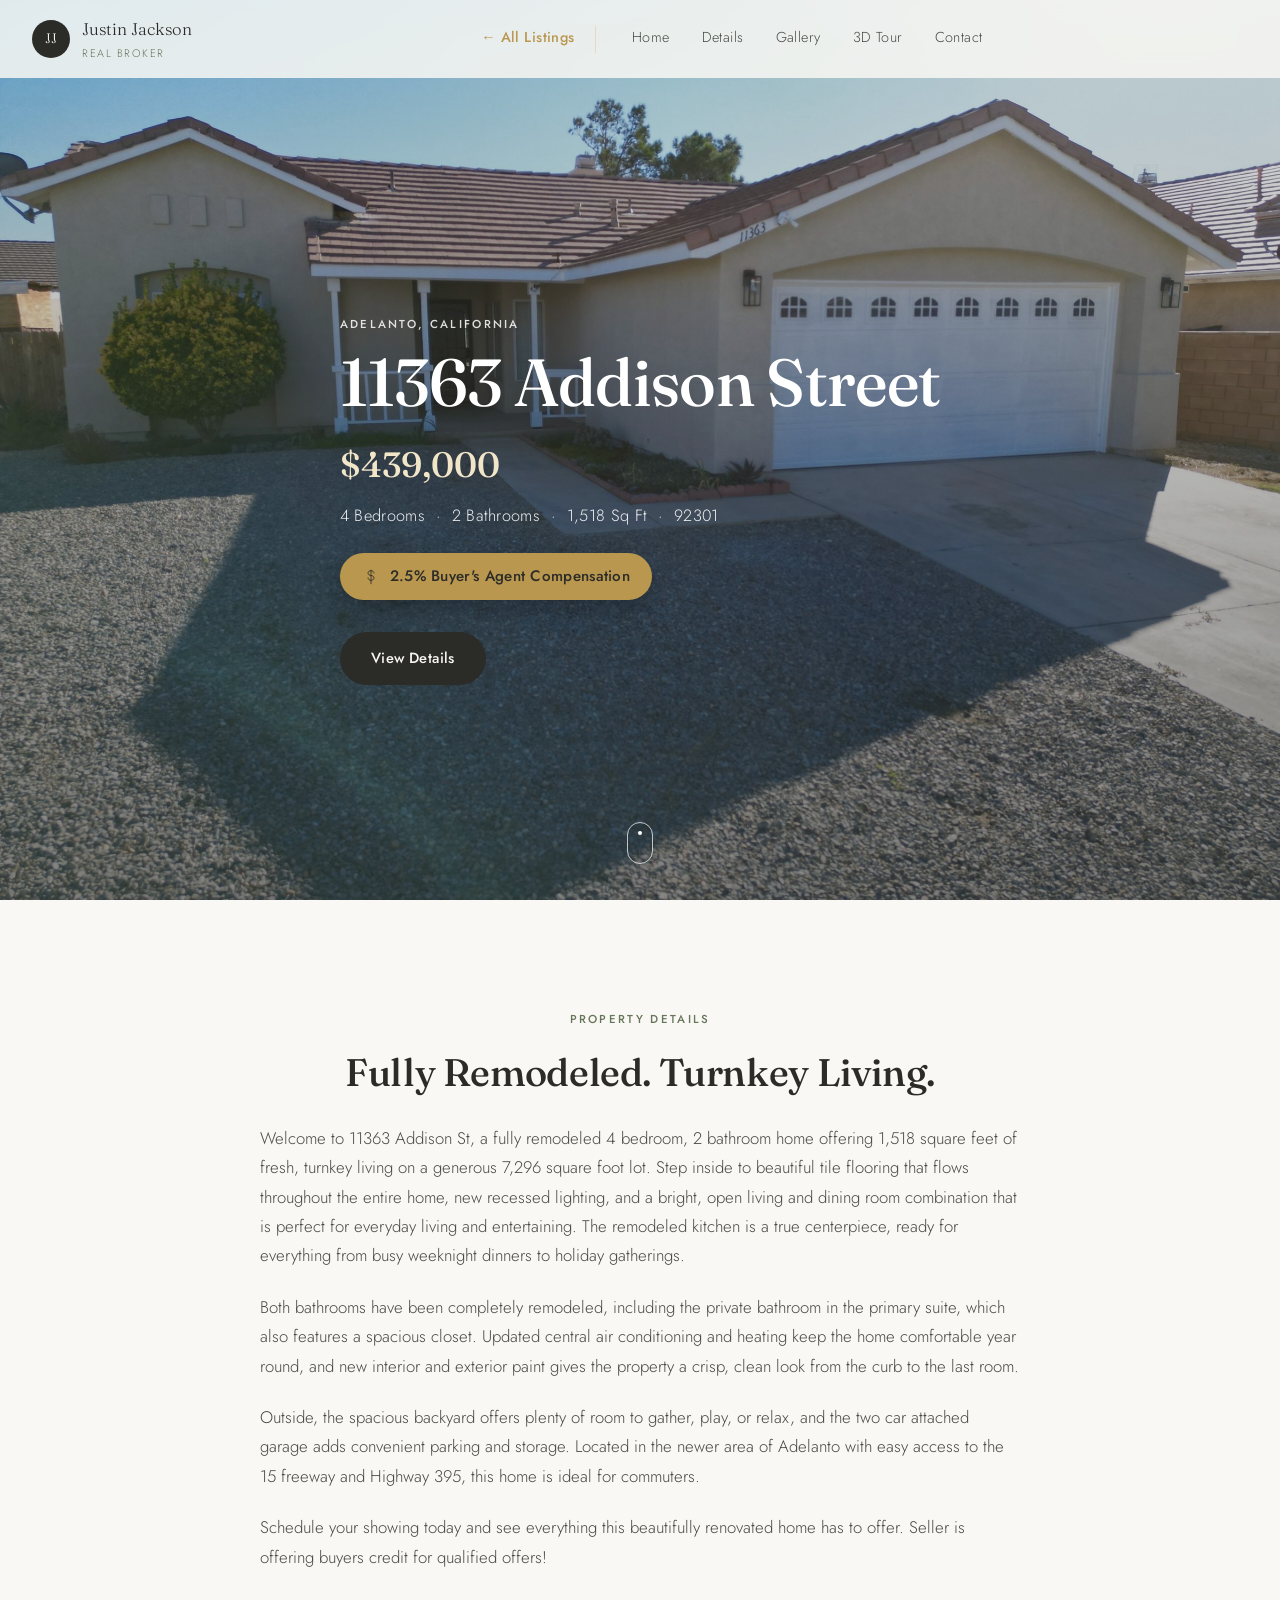
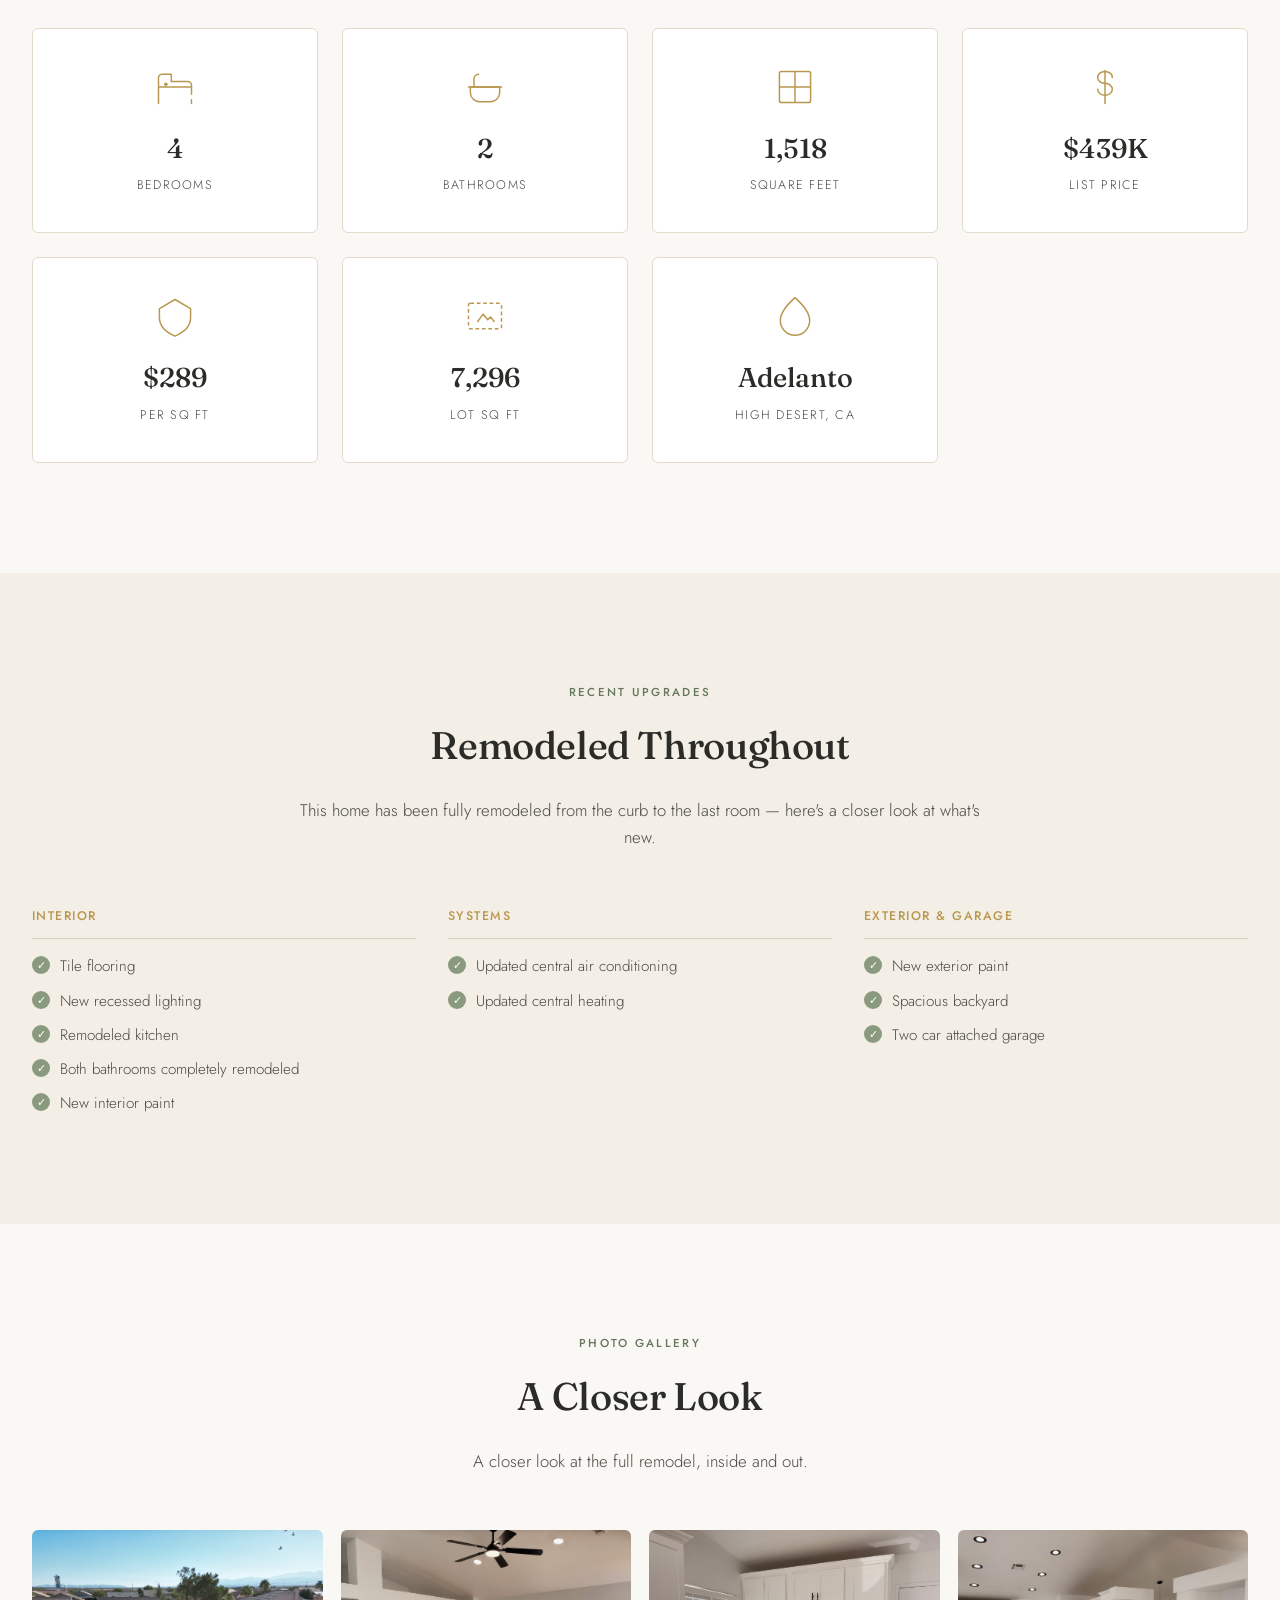
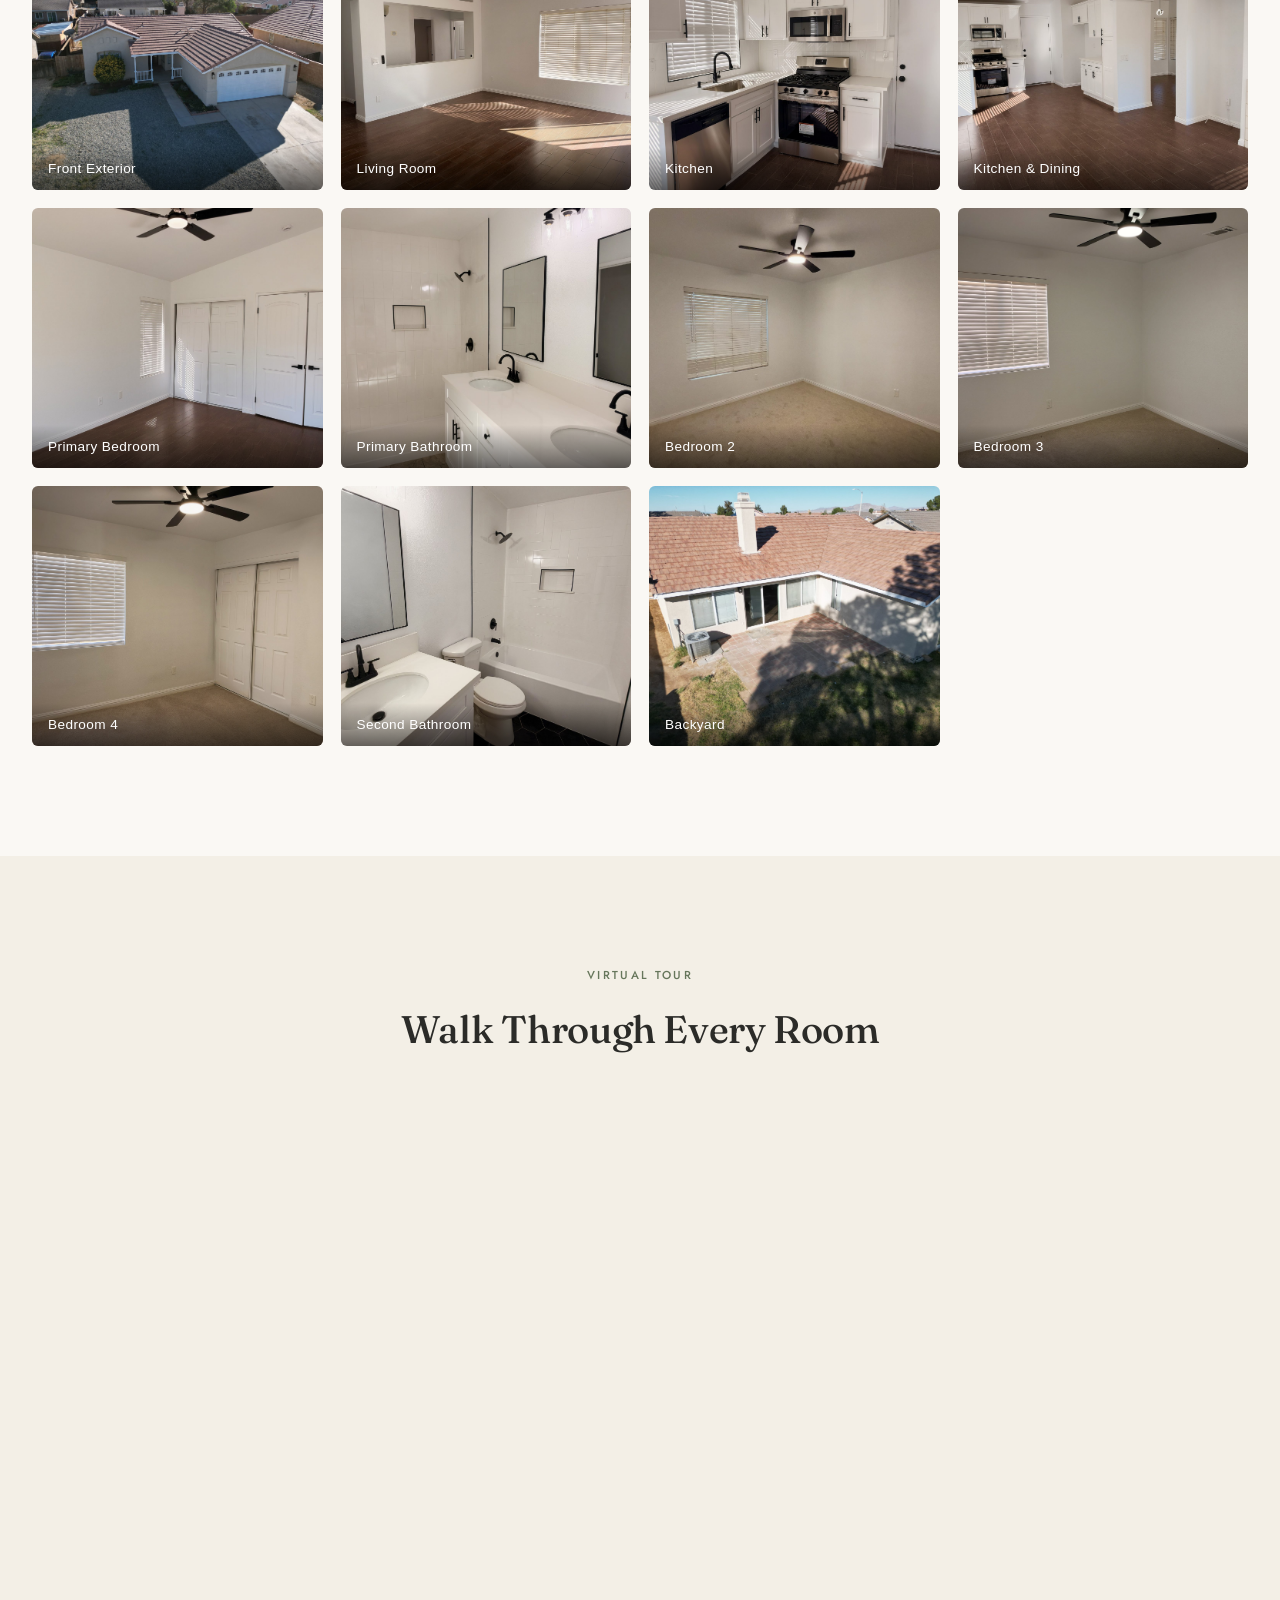
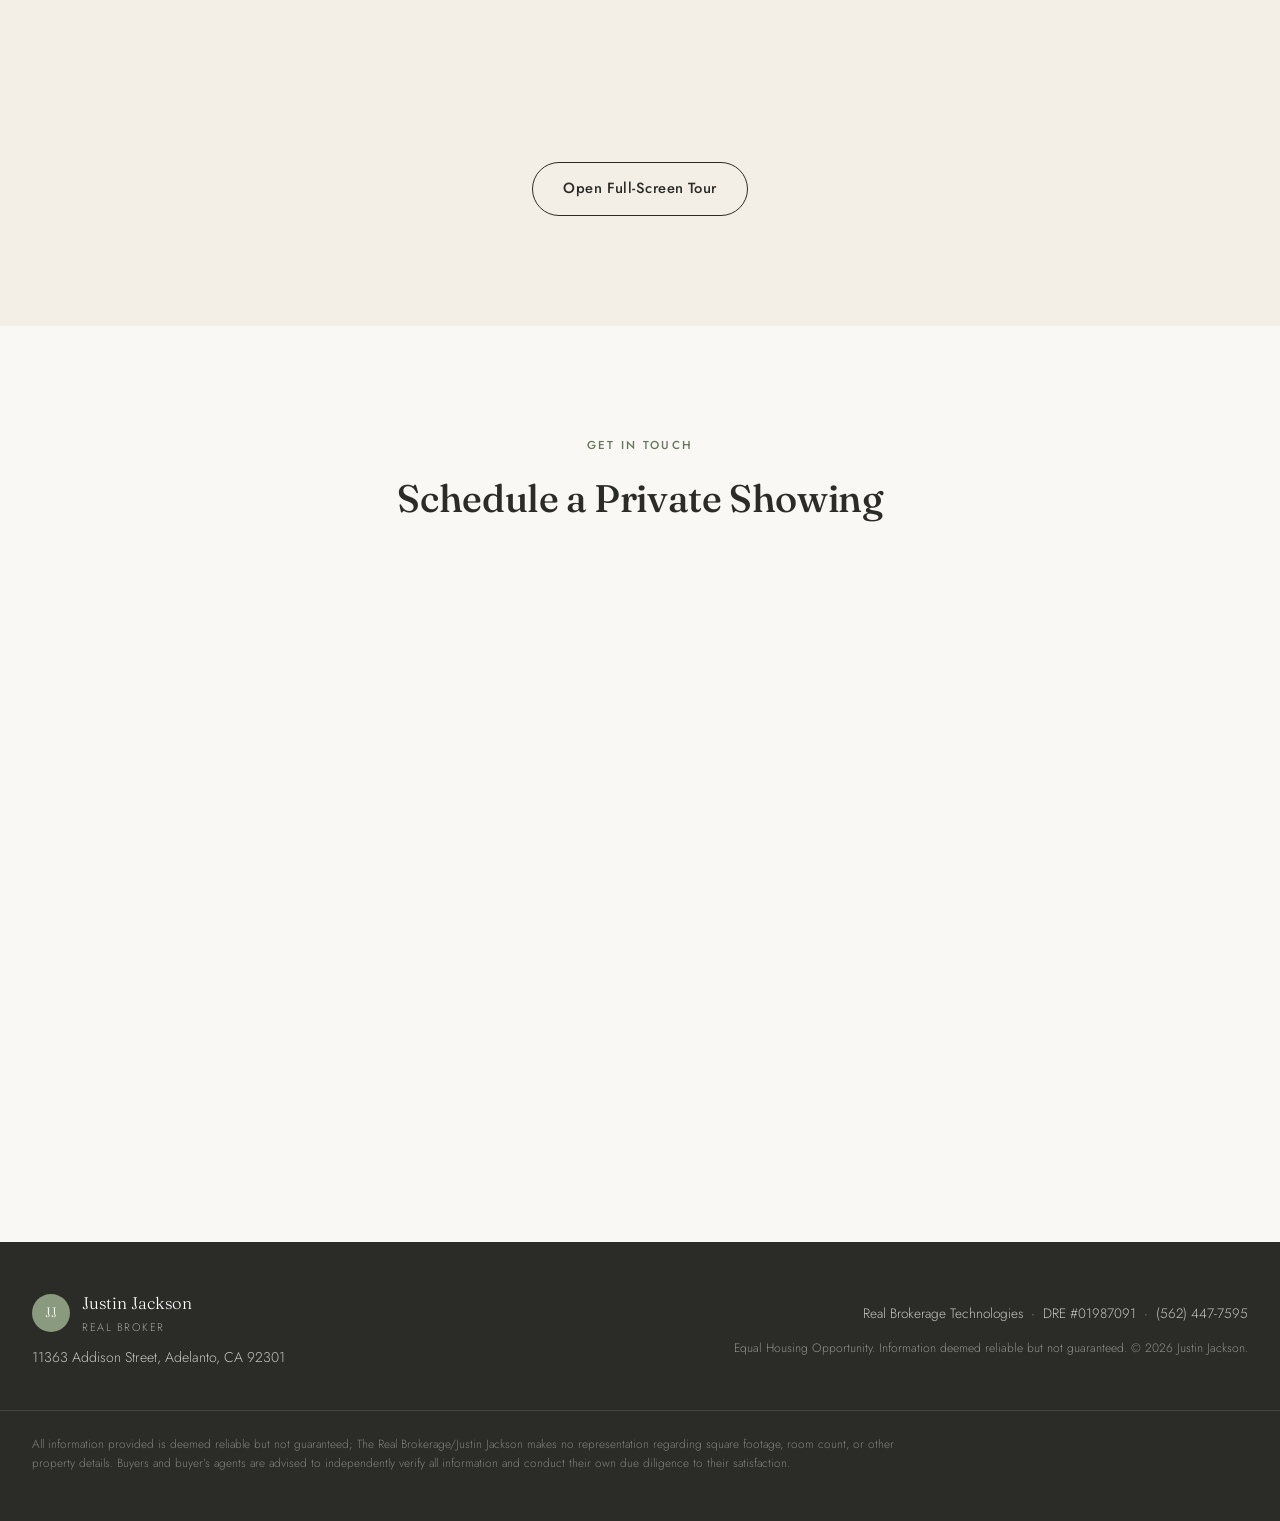
==== commit e5b5dadb: "11363 Addison St: add bedrooms 2-4 to gallery Co-Authored-By: Claude Opus 5.5 <noreply@anthropic.com" ====
--- a/listings/11363-addison-st/index.html
+++ b/listings/11363-addison-st/index.html
@@ -216,6 +216,18 @@
           <img src="images/primary-bathroom.jpg" alt="Primary bathroom" loading="lazy">
           <span class="gallery-caption">Primary Bathroom</span>
         </button>
+        <button class="gallery-item" data-caption="Bedroom 2" data-src="images/bedroom-2.jpg">
+          <img src="images/bedroom-2.jpg" alt="Bedroom 2" loading="lazy">
+          <span class="gallery-caption">Bedroom 2</span>
+        </button>
+        <button class="gallery-item" data-caption="Bedroom 3" data-src="images/bedroom-3.jpg">
+          <img src="images/bedroom-3.jpg" alt="Bedroom 3" loading="lazy">
+          <span class="gallery-caption">Bedroom 3</span>
+        </button>
+        <button class="gallery-item" data-caption="Bedroom 4" data-src="images/bedroom-4.jpg">
+          <img src="images/bedroom-4.jpg" alt="Bedroom 4" loading="lazy">
+          <span class="gallery-caption">Bedroom 4</span>
+        </button>
         <button class="gallery-item" data-caption="Second Bathroom" data-src="images/second-bathroom.jpg">
           <img src="images/second-bathroom.jpg" alt="Second bathroom" loading="lazy">
           <span class="gallery-caption">Second Bathroom</span>
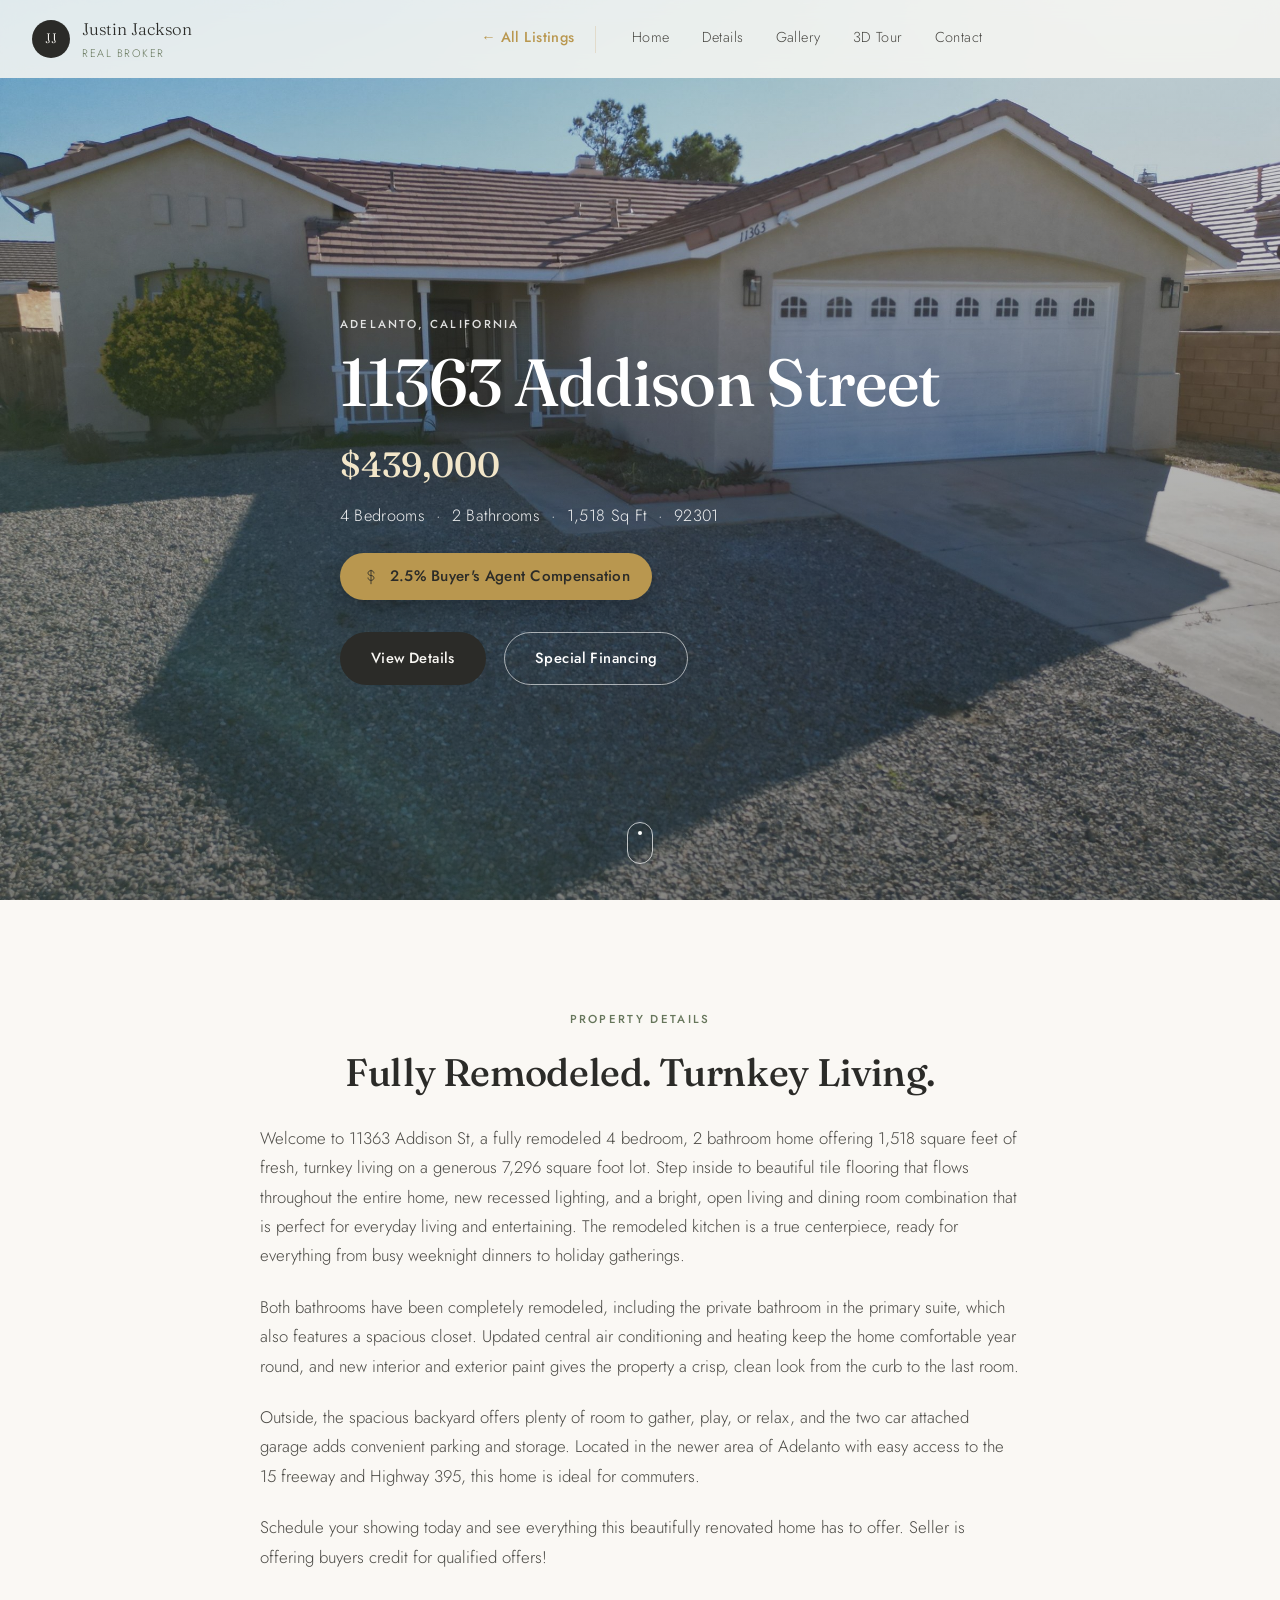
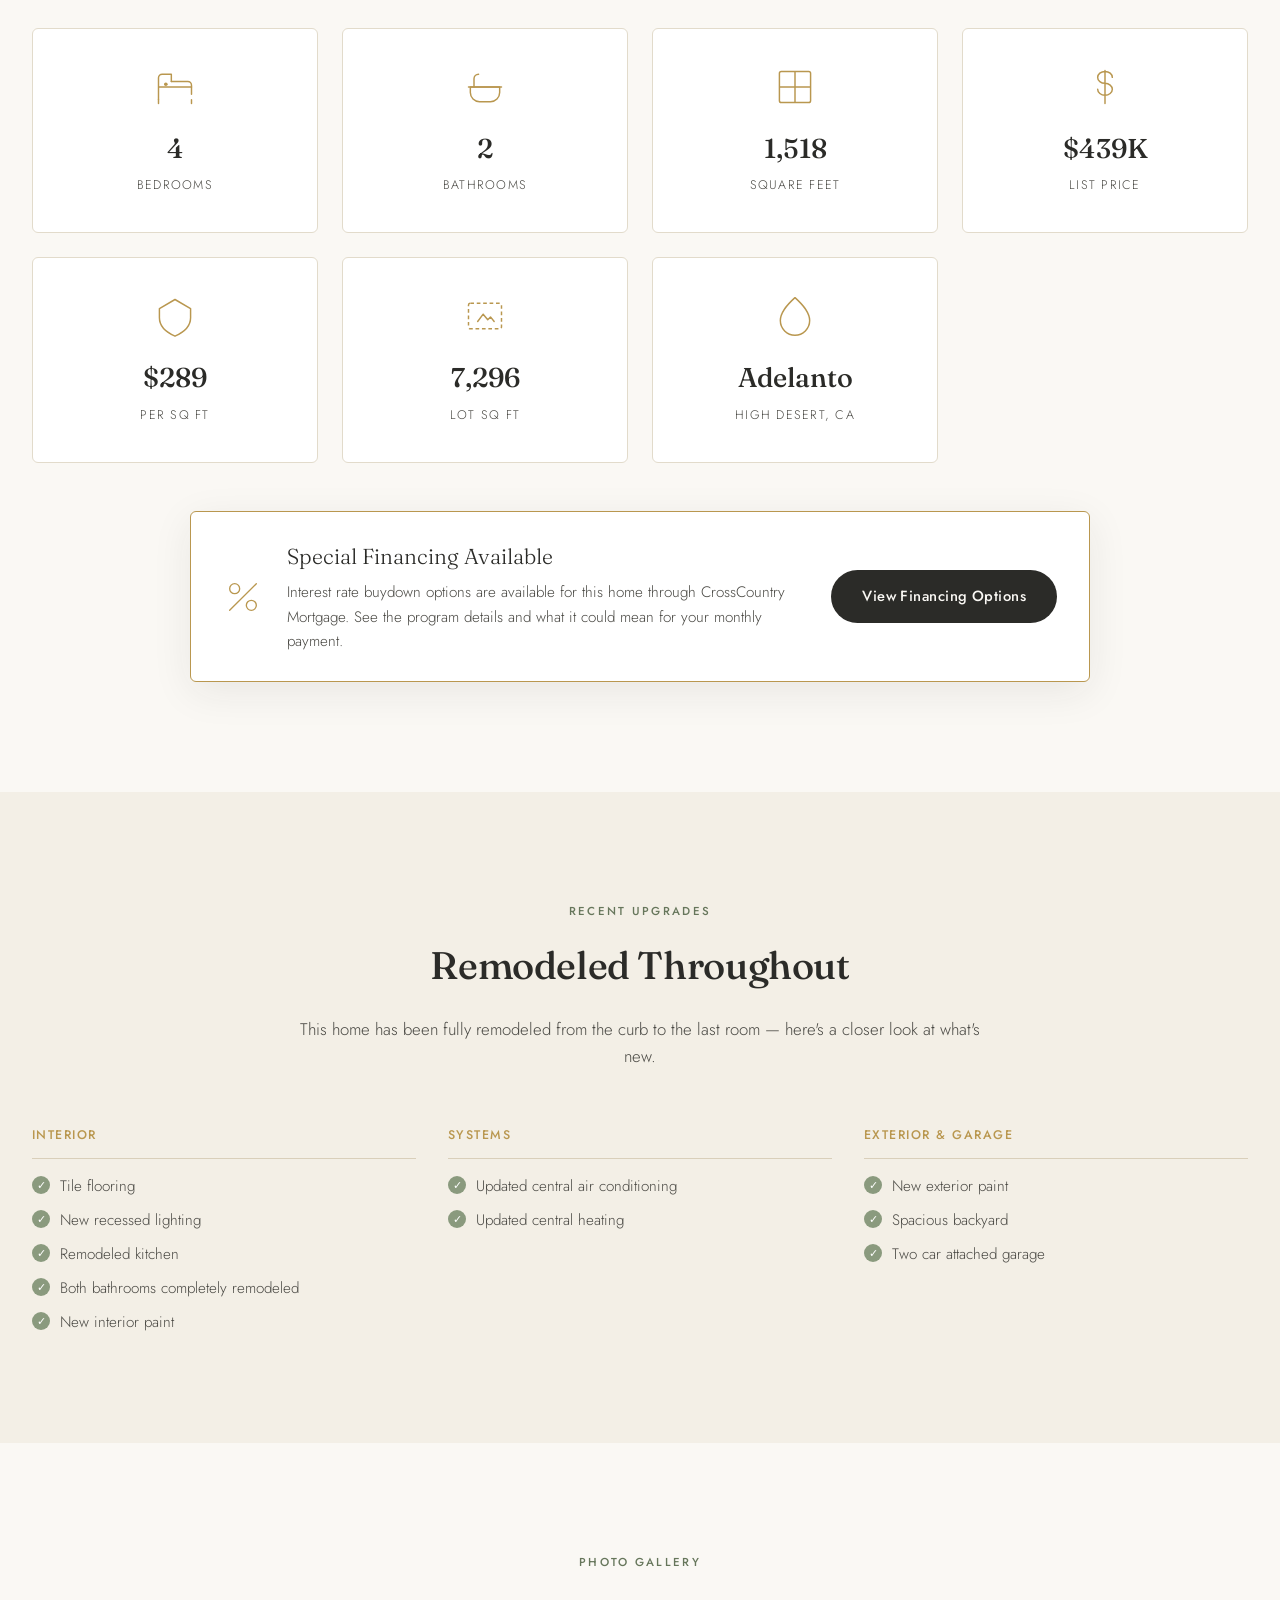
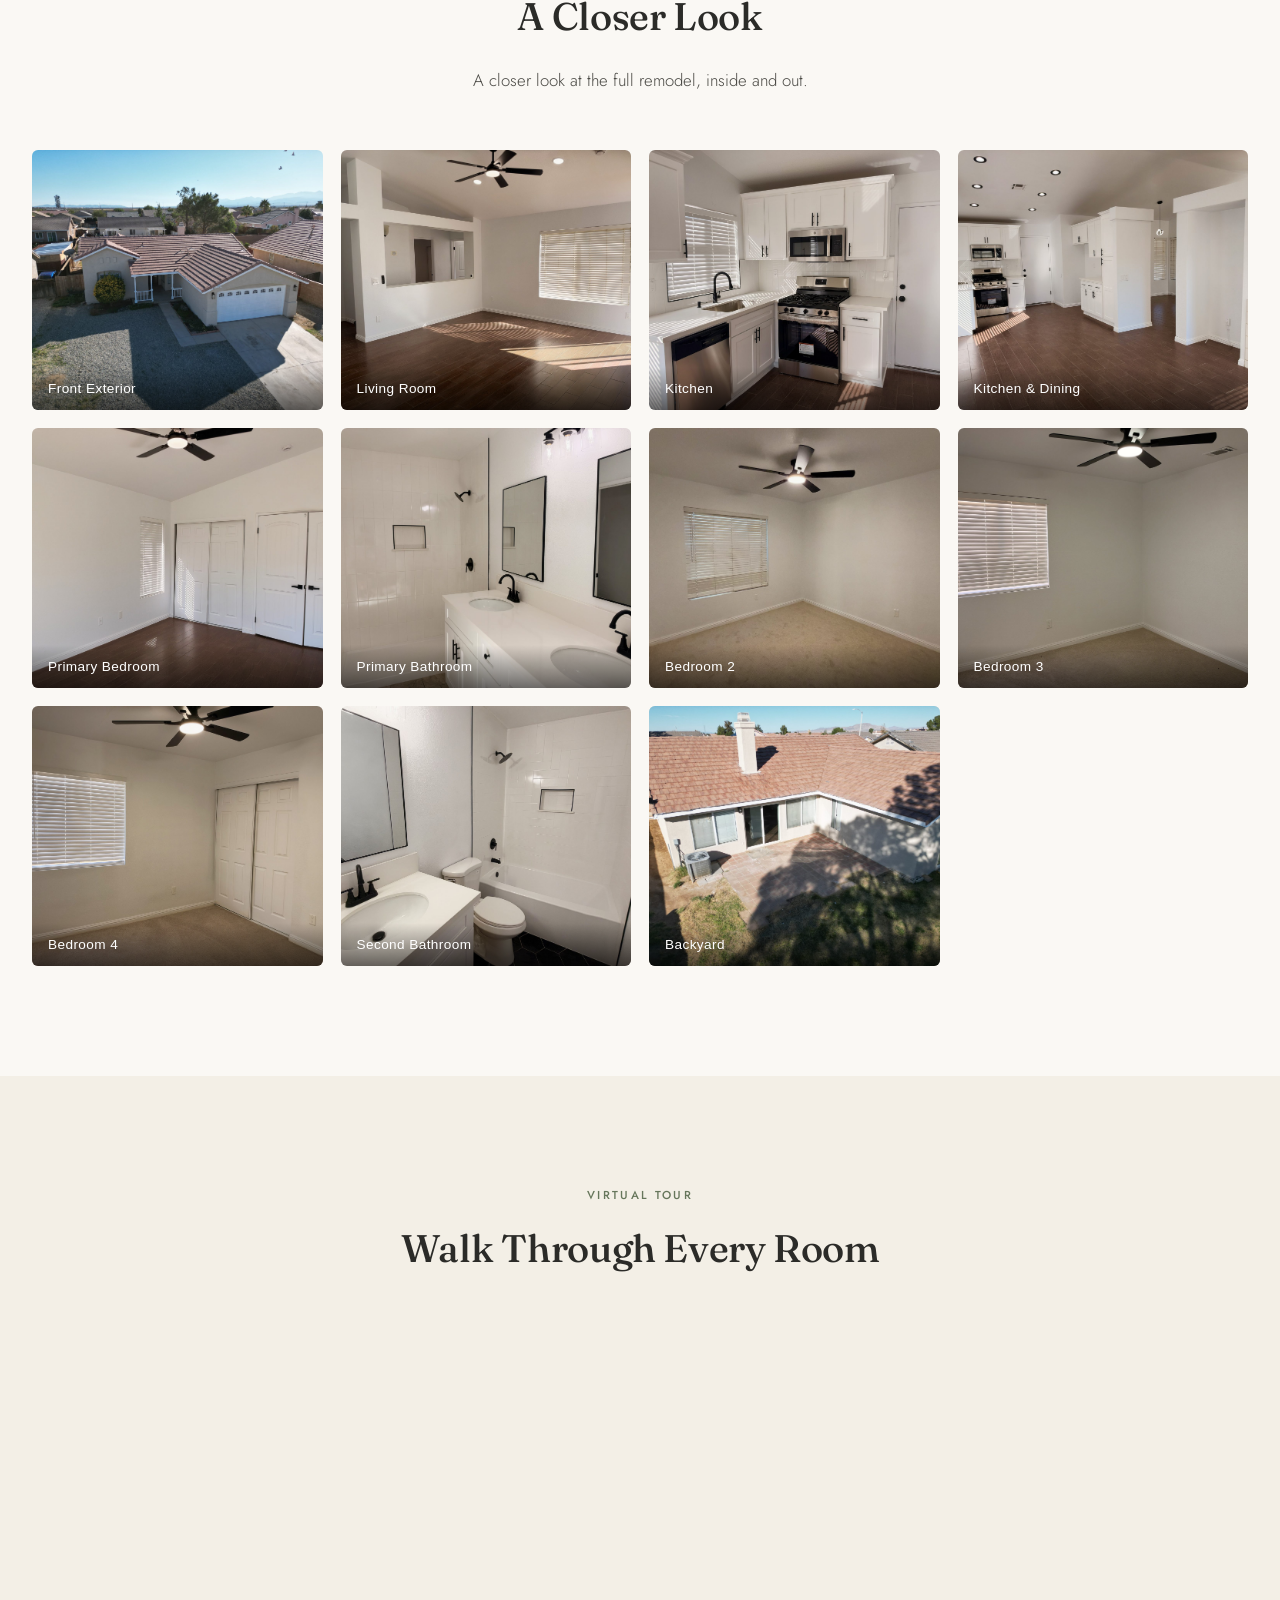
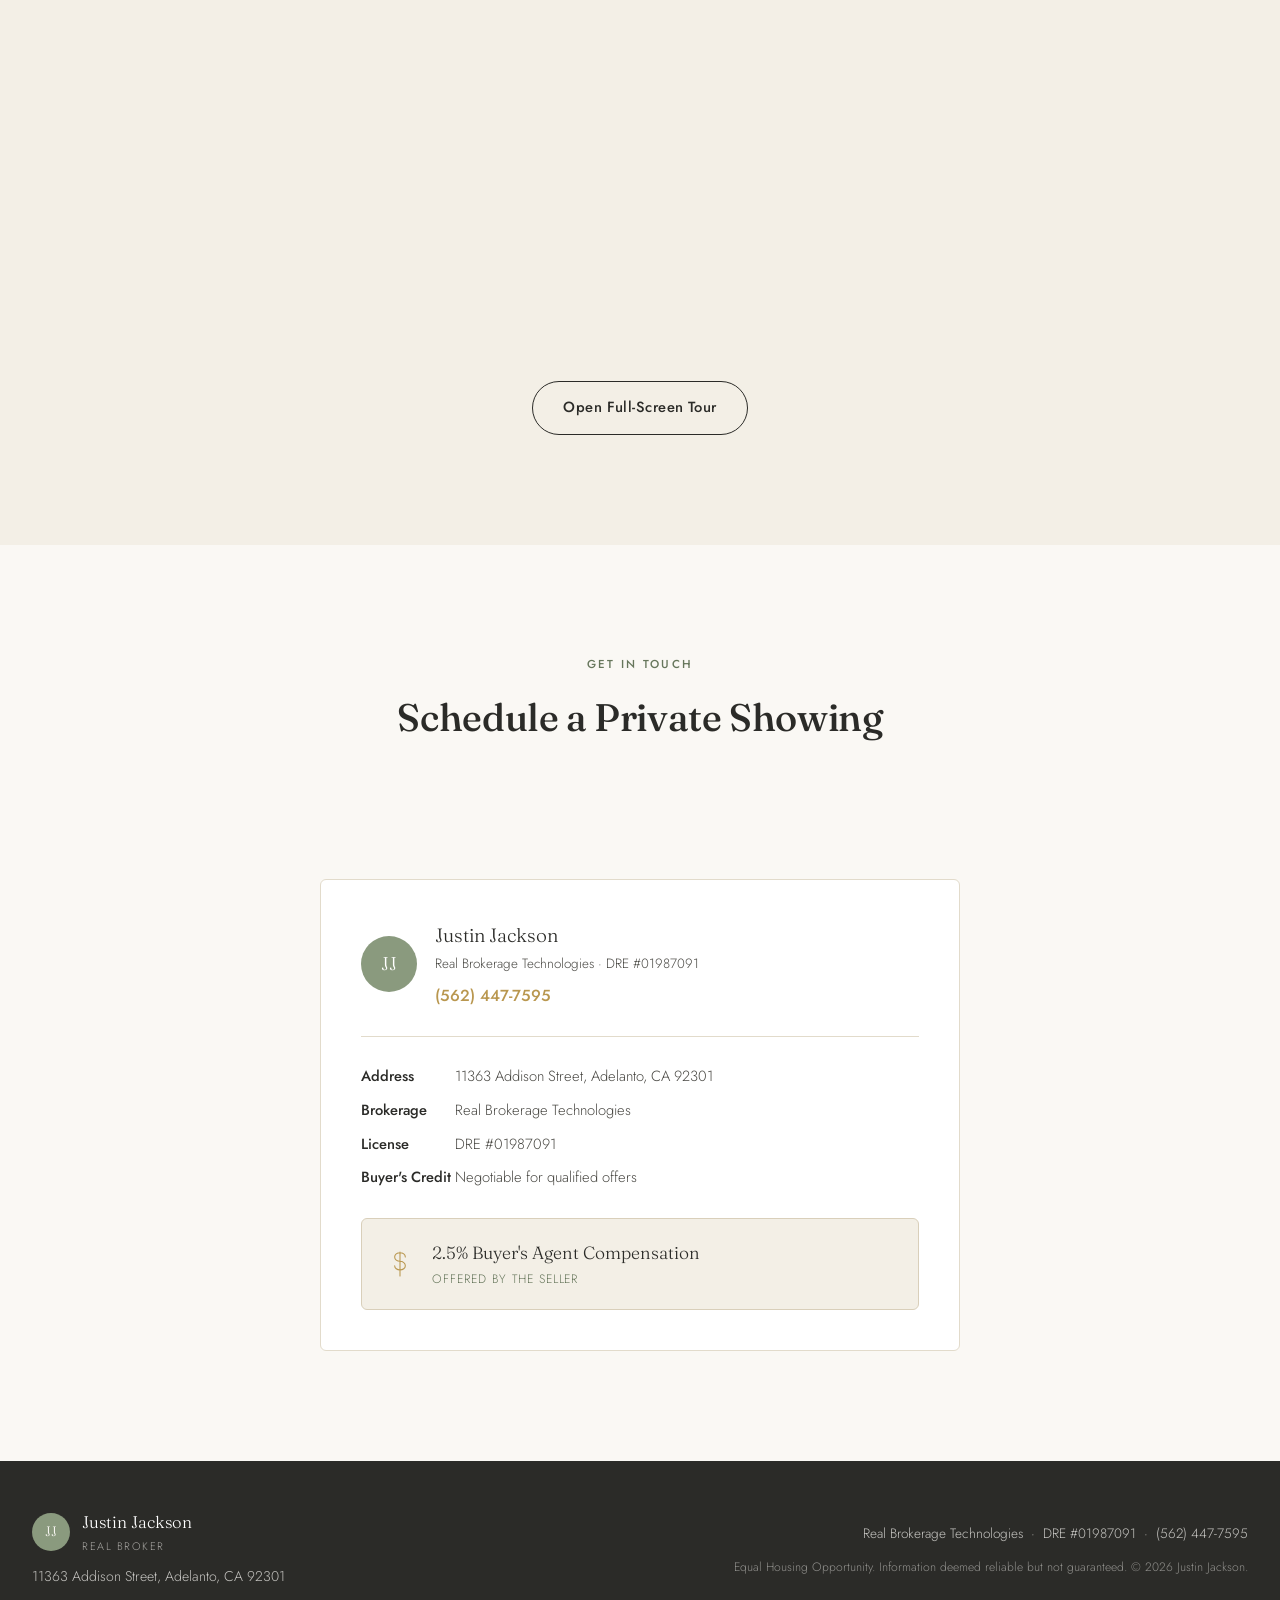
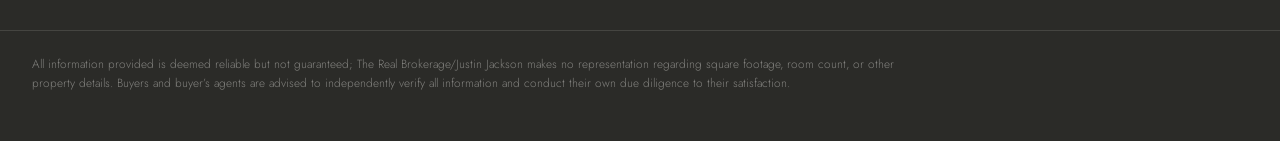
==== commit 840285f8: "11363 Addison St: add special financing (rate buydown) callout Co-Authored-By: Claude Opus 5.5 <nore" ====
--- a/listings/11363-addison-st/index.html
+++ b/listings/11363-addison-st/index.html
@@ -51,6 +51,7 @@
       </p>
       <div class="hero-actions">
         <a href="#features" class="btn btn-primary">View Details</a>
+        <a href="#financing" class="btn btn-ghost">Special Financing</a>
       </div>
     </div>
     <a href="#features" class="scroll-cue" aria-label="Scroll to details">
@@ -141,6 +142,15 @@
           <div class="stat-label">High Desert, CA</div>
         </div>
       </div>
+
+      <div class="financing-callout reveal" id="financing">
+        <svg viewBox="0 0 48 48" fill="none" aria-hidden="true"><path d="M8 40L40 8" stroke="currentColor" stroke-width="1.6" stroke-linecap="round"/><circle cx="14" cy="14" r="6" stroke="currentColor" stroke-width="1.6"/><circle cx="34" cy="34" r="6" stroke="currentColor" stroke-width="1.6"/></svg>
+        <div class="financing-callout-text">
+          <div class="financing-callout-title">Special Financing Available</div>
+          <p>Interest rate buydown options are available for this home through CrossCountry Mortgage. See the program details and what it could mean for your monthly payment.</p>
+        </div>
+        <a href="https://special-financing.manus.space/?slug=11363-addison-3" target="_blank" rel="noopener" class="btn btn-primary">View Financing Options</a>
+      </div>
     </div>
   </section>
 
--- a/css/styles.css
+++ b/css/styles.css
@@ -726,6 +726,47 @@
   text-transform: uppercase;
   color: var(--color-sage-dark);
   margin-top: 3px;
+}
+
+.financing-callout {
+  display: flex;
+  align-items: center;
+  gap: 24px;
+  max-width: 900px;
+  margin: 48px auto 0;
+  padding: 28px 32px;
+  background: var(--color-white);
+  border: 1px solid var(--color-gold);
+  border-radius: var(--radius);
+  box-shadow: var(--shadow-soft);
+  scroll-margin-top: 110px;
+}
+.financing-callout svg {
+  width: 40px;
+  height: 40px;
+  color: var(--color-gold);
+  flex-shrink: 0;
+}
+.financing-callout-text { flex: 1; }
+.financing-callout-title {
+  font-family: var(--font-display);
+  font-size: 1.35rem;
+  color: var(--color-charcoal);
+  margin-bottom: 6px;
+}
+.financing-callout-text p {
+  margin: 0;
+  color: var(--color-charcoal-soft);
+  font-size: 0.95rem;
+  line-height: 1.6;
+}
+.financing-callout .btn { flex-shrink: 0; }
+@media (max-width: 720px) {
+  .financing-callout {
+    flex-direction: column;
+    align-items: flex-start;
+    padding: 24px;
+  }
 }
 
 /* ---------- Footer ---------- */
